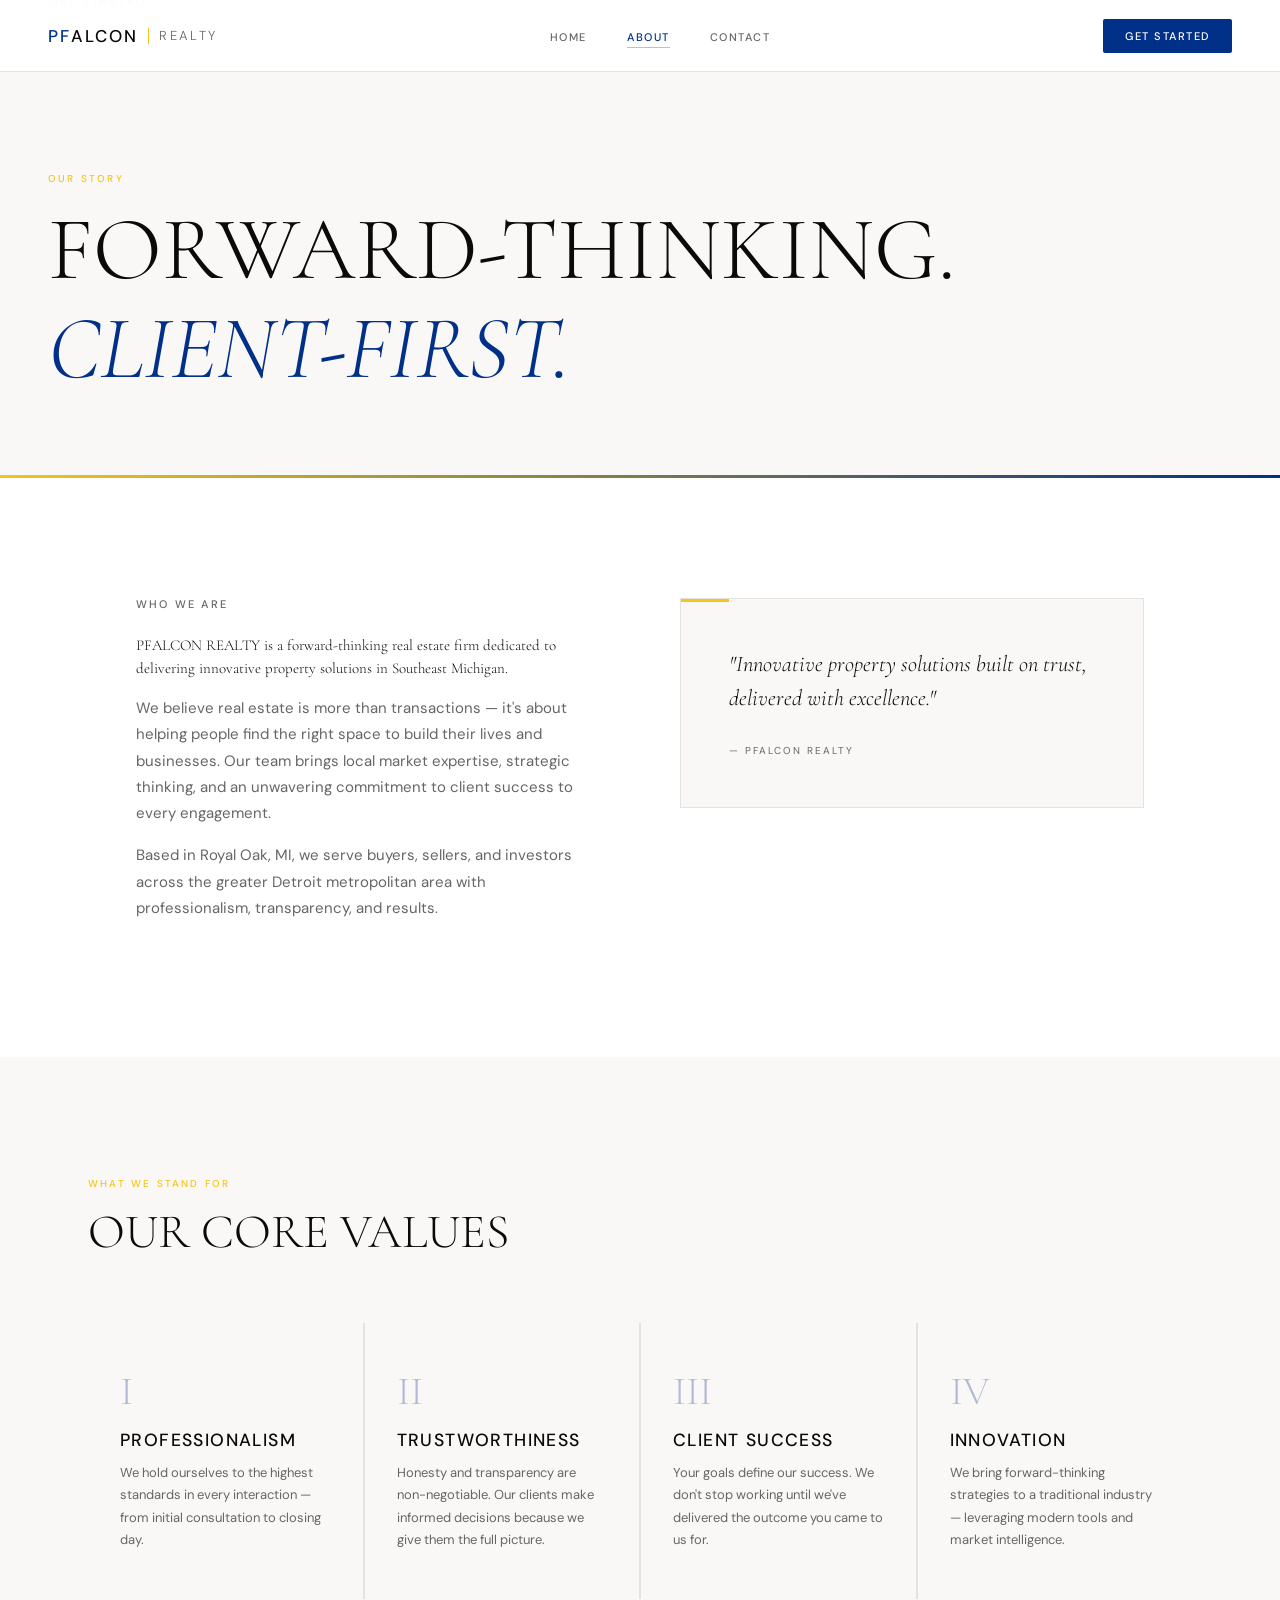
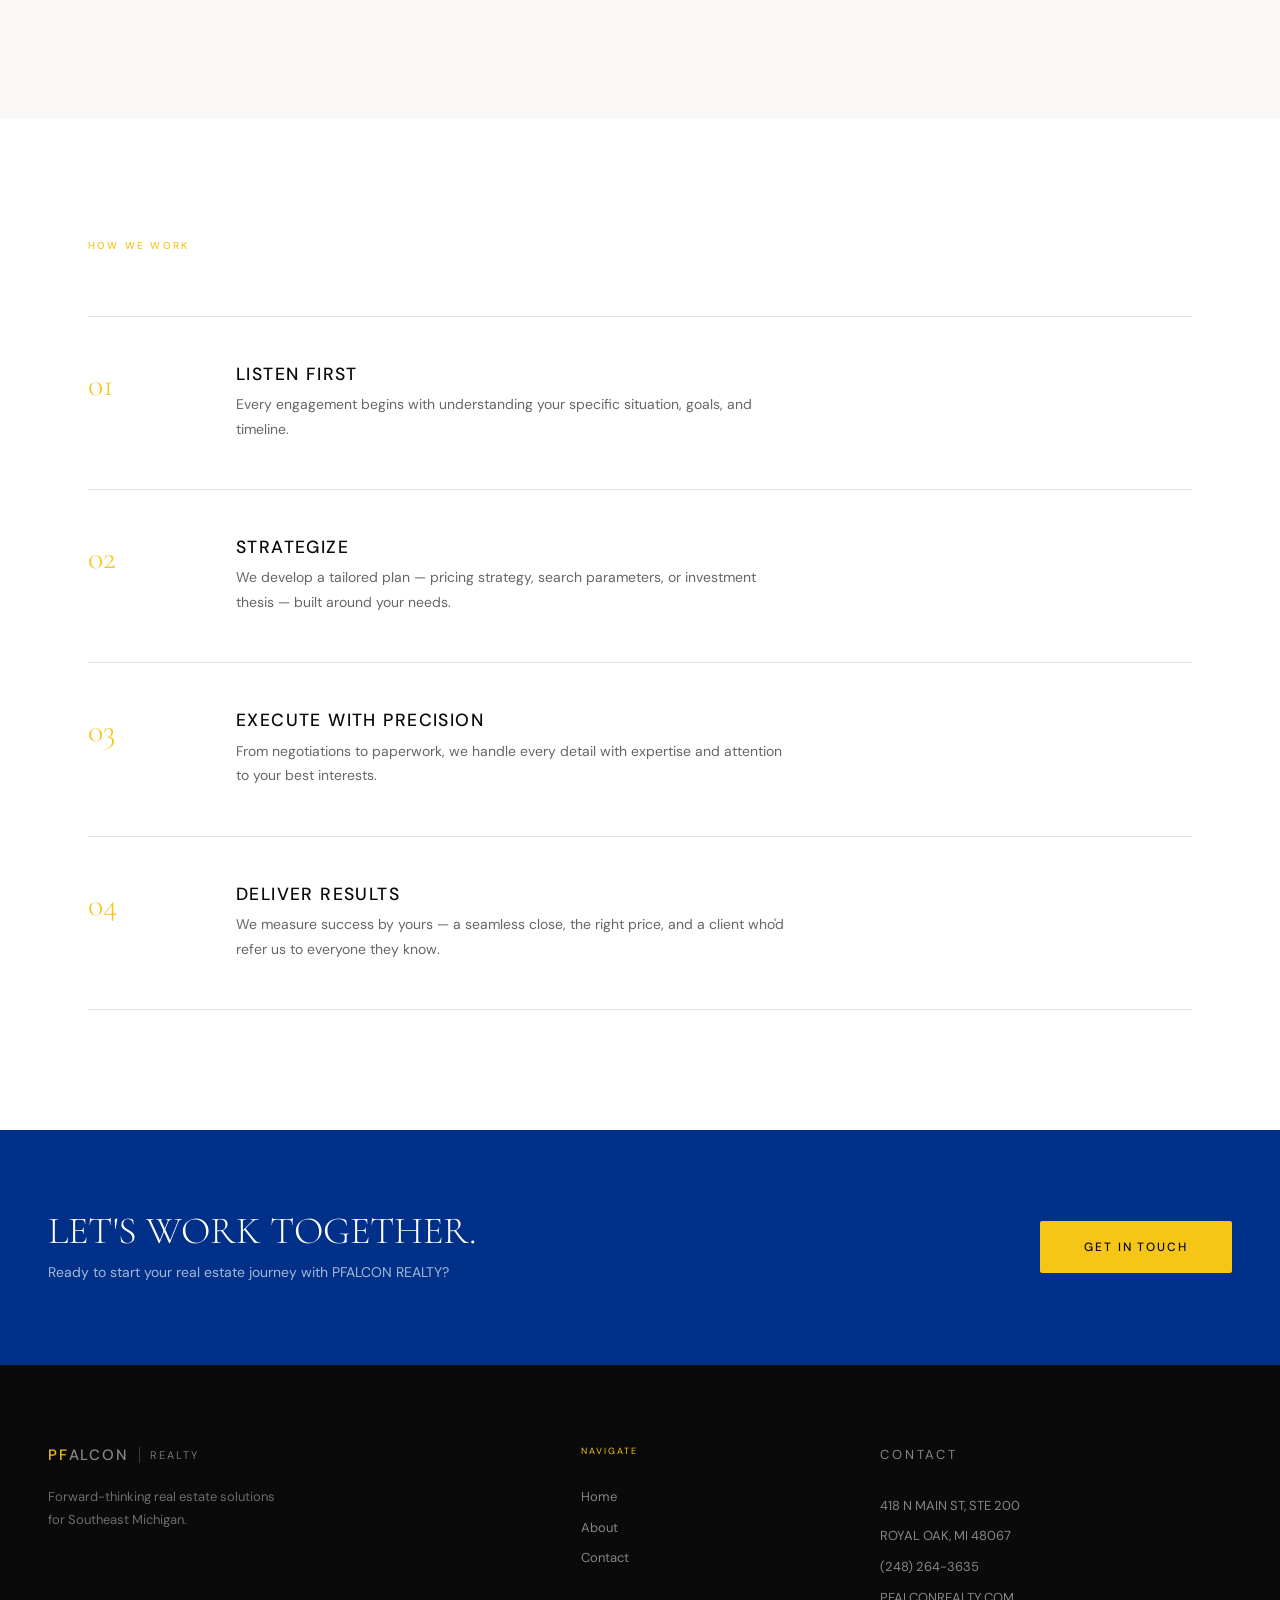
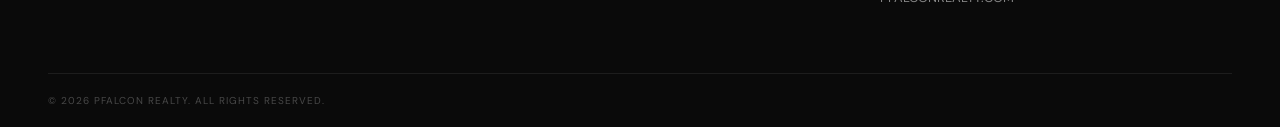
==== about.html @ b70e57a1 "Initial commit - PFALCON REALTY site" ====
<!DOCTYPE html>
<html lang="en">
<head>
<meta charset="UTF-8">
<meta name="viewport" content="width=device-width, initial-scale=1.0">
<title>ABOUT — PFALCON REALTY</title>
<link rel="preconnect" href="https://fonts.googleapis.com">
<link href="https://fonts.googleapis.com/css2?family=Cormorant+Garamond:wght@300;400;600&family=DM+Sans:wght@300;400;500&display=swap" rel="stylesheet">
<link rel="stylesheet" href="css/style.css">
</head>
<body>

<!-- NAV -->
<nav class="nav">
  <a href="index.html" class="wordmark">
    <span class="wm-pf">PF</span><span class="wm-alcon">ALCON</span>
    <span class="wm-divider"></span>
    <span class="wm-realty">REALTY</span>
  </a>
  <ul class="nav-links">
    <li><a href="index.html">HOME</a></li>
    <li><a href="about.html" class="active">ABOUT</a></li>
    <li><a href="contact.html">CONTACT</a></li>
  </ul>
  <a href="contact.html" class="nav-cta">GET STARTED</a>
  <button class="nav-toggle" aria-label="menu">
    <span></span><span></span>
  </button>
</nav>

<div class="mobile-menu">
  <ul>
    <li><a href="index.html">HOME</a></li>
    <li><a href="about.html">ABOUT</a></li>
    <li><a href="contact.html">CONTACT</a></li>
    <li><a href="contact.html" class="mobile-cta">GET STARTED</a></li>
  </ul>
</div>

<!-- PAGE HERO -->
<section class="page-hero">
  <div class="page-hero-content reveal">
    <span class="section-tag">OUR STORY</span>
    <h1>FORWARD-THINKING.<br><span class="headline-accent">CLIENT-FIRST.</span></h1>
  </div>
  <div class="page-hero-line"></div>
</section>

<!-- MISSION -->
<section class="mission">
  <div class="container">
    <div class="mission-grid">
      <div class="mission-text reveal">
        <h2>WHO WE ARE</h2>
        <p class="mission-lead">PFALCON REALTY is a forward-thinking real estate firm dedicated to delivering innovative property solutions in Southeast Michigan.</p>
        <p>We believe real estate is more than transactions — it's about helping people find the right space to build their lives and businesses. Our team brings local market expertise, strategic thinking, and an unwavering commitment to client success to every engagement.</p>
        <p>Based in Royal Oak, MI, we serve buyers, sellers, and investors across the greater Detroit metropolitan area with professionalism, transparency, and results.</p>
      </div>
      <div class="mission-visual reveal reveal-delay-1">
        <div class="mission-accent-block">
          <div class="mab-line"></div>
          <blockquote>
            "Innovative property solutions built on trust, delivered with excellence."
          </blockquote>
          <cite>— PFALCON REALTY</cite>
        </div>
      </div>
    </div>
  </div>
</section>

<!-- VALUES -->
<section class="values-section">
  <div class="container">
    <div class="section-header reveal">
      <span class="section-tag">WHAT WE STAND FOR</span>
      <h2>OUR CORE VALUES</h2>
    </div>
    <div class="values-grid">
      <div class="value-item reveal">
        <div class="vi-num">I</div>
        <h3>PROFESSIONALISM</h3>
        <p>We hold ourselves to the highest standards in every interaction — from initial consultation to closing day.</p>
      </div>
      <div class="value-item reveal reveal-delay-1">
        <div class="vi-num">II</div>
        <h3>TRUSTWORTHINESS</h3>
        <p>Honesty and transparency are non-negotiable. Our clients make informed decisions because we give them the full picture.</p>
      </div>
      <div class="value-item reveal reveal-delay-2">
        <div class="vi-num">III</div>
        <h3>CLIENT SUCCESS</h3>
        <p>Your goals define our success. We don't stop working until we've delivered the outcome you came to us for.</p>
      </div>
      <div class="value-item reveal reveal-delay-3">
        <div class="vi-num">IV</div>
        <h3>INNOVATION</h3>
        <p>We bring forward-thinking strategies to a traditional industry — leveraging modern tools and market intelligence.</p>
      </div>
    </div>
  </div>
</section>

<!-- APPROACH -->
<section class="approach">
  <div class="approach-inner">
    <div class="approach-label reveal">
      <span class="section-tag">HOW WE WORK</span>
    </div>
    <div class="approach-steps">
      <div class="approach-step reveal">
        <div class="as-num">01</div>
        <div class="as-content">
          <h3>LISTEN FIRST</h3>
          <p>Every engagement begins with understanding your specific situation, goals, and timeline.</p>
        </div>
      </div>
      <div class="approach-step reveal reveal-delay-1">
        <div class="as-num">02</div>
        <div class="as-content">
          <h3>STRATEGIZE</h3>
          <p>We develop a tailored plan — pricing strategy, search parameters, or investment thesis — built around your needs.</p>
        </div>
      </div>
      <div class="approach-step reveal reveal-delay-2">
        <div class="as-num">03</div>
        <div class="as-content">
          <h3>EXECUTE WITH PRECISION</h3>
          <p>From negotiations to paperwork, we handle every detail with expertise and attention to your best interests.</p>
        </div>
      </div>
      <div class="approach-step reveal reveal-delay-3">
        <div class="as-num">04</div>
        <div class="as-content">
          <h3>DELIVER RESULTS</h3>
          <p>We measure success by yours — a seamless close, the right price, and a client who'd refer us to everyone they know.</p>
        </div>
      </div>
    </div>
  </div>
</section>

<!-- CTA STRIP -->
<section class="cta-strip reveal">
  <div class="cta-strip-inner">
    <div class="cta-strip-text">
      <h2>LET'S WORK TOGETHER.</h2>
      <p>Ready to start your real estate journey with PFALCON REALTY?</p>
    </div>
    <a href="contact.html" class="btn-primary btn-large">GET IN TOUCH</a>
  </div>
</section>

<!-- FOOTER -->
<footer class="footer">
  <div class="footer-inner">
    <div class="footer-brand">
      <div class="wordmark wordmark-sm">
        <span class="wm-pf">PF</span><span class="wm-alcon">ALCON</span>
        <span class="wm-divider"></span>
        <span class="wm-realty">REALTY</span>
      </div>
      <p>Forward-thinking real estate solutions<br>for Southeast Michigan.</p>
    </div>
    <div class="footer-links">
      <span class="footer-label">NAVIGATE</span>
      <a href="index.html">Home</a>
      <a href="about.html">About</a>
      <a href="contact.html">Contact</a>
    </div>
    <div class="footer-contact">
      <span class="footer-label">CONTACT</span>
      <span>418 N MAIN ST, STE 200</span>
      <span>ROYAL OAK, MI 48067</span>
      <a href="tel:2482643635">(248) 264-3635</a>
      <a href="http://www.pfalconrealty.com">PFALCONREALTY.COM</a>
    </div>
  </div>
  <div class="footer-bottom">
    <span>© 2026 PFALCON REALTY. ALL RIGHTS RESERVED.</span>
  </div>
</footer>

<script src="js/main.js"></script>
</body>
</html>
---- css/style.css ----
/* ── PFALCON REALTY — Global Styles ──────────────────────────────────────── */

:root {
  --maize: #F5C518;
  --maize-light: #FDE87A;
  --blue: #003087;
  --blue-mid: #0047AB;
  --silver: #C0C0C0;
  --white: #FFFFFF;
  --off-white: #F9F8F6;
  --dark: #0A0A0A;
  --dark-mid: #1A1A1A;
  --text: #2C2C2C;
  --text-mid: #666666;
  --border: #E5E3DF;

  --font-display: 'Cormorant Garamond', Georgia, serif;
  --font-body: 'DM Sans', sans-serif;

  --nav-h: 72px;
  --max-w: 1200px;
  --radius: 2px;
  --transition: 0.3s cubic-bezier(0.4, 0, 0.2, 1);
}

*, *::before, *::after { box-sizing: border-box; margin: 0; padding: 0; }

html { scroll-behavior: smooth; }

body {
  font-family: var(--font-body);
  color: var(--text);
  background: var(--white);
  -webkit-font-smoothing: antialiased;
  overflow-x: hidden;
}

img { max-width: 100%; display: block; }
a { text-decoration: none; color: inherit; }

/* ── WORDMARK ──────────────────────────────────────────────────────────────── */
.wordmark {
  display: flex;
  align-items: center;
  gap: 0;
  font-family: var(--font-body);
  font-weight: 500;
  font-size: 17px;
  letter-spacing: 0.12em;
  color: var(--dark);
  text-decoration: none;
}

.wm-pf { color: var(--blue); font-weight: 500; }
.wm-alcon { color: var(--dark); }

.wm-divider {
  display: inline-block;
  width: 1px;
  height: 16px;
  background: var(--maize);
  margin: 0 10px;
}

.wm-realty {
  color: var(--text-mid);
  font-size: 13px;
  letter-spacing: 0.18em;
  font-weight: 300;
}

.wordmark-sm { font-size: 15px; }
.wordmark-sm .wm-realty { font-size: 11px; }

/* ── NAV ───────────────────────────────────────────────────────────────────── */
.nav {
  position: fixed;
  top: 0; left: 0; right: 0;
  height: var(--nav-h);
  display: flex;
  align-items: center;
  justify-content: space-between;
  padding: 0 48px;
  background: rgba(255,255,255,0.96);
  backdrop-filter: blur(12px);
  border-bottom: 1px solid var(--border);
  z-index: 100;
  transition: var(--transition);
}

.nav.scrolled {
  box-shadow: 0 2px 24px rgba(0,0,0,0.06);
}

.nav-links {
  display: flex;
  list-style: none;
  gap: 40px;
}

.nav-links a {
  font-family: var(--font-body);
  font-size: 11px;
  font-weight: 500;
  letter-spacing: 0.14em;
  color: var(--text-mid);
  transition: color var(--transition);
  position: relative;
  padding-bottom: 2px;
}

.nav-links a::after {
  content: '';
  position: absolute;
  bottom: -2px; left: 0;
  width: 0; height: 1.5px;
  background: var(--maize);
  transition: width var(--transition);
}

.nav-links a:hover,
.nav-links a.active {
  color: var(--blue);
}

.nav-links a.active::after,
.nav-links a:hover::after { width: 100%; }

.nav-cta {
  font-family: var(--font-body);
  font-size: 11px;
  font-weight: 500;
  letter-spacing: 0.14em;
  color: var(--white);
  background: var(--blue);
  padding: 10px 22px;
  border-radius: var(--radius);
  transition: background var(--transition), transform var(--transition);
}

.nav-cta:hover {
  background: var(--blue-mid);
  transform: translateY(-1px);
}

.nav-toggle {
  display: none;
  flex-direction: column;
  gap: 5px;
  background: none;
  border: none;
  cursor: pointer;
  padding: 4px;
}

.nav-toggle span {
  display: block;
  width: 22px;
  height: 1.5px;
  background: var(--dark);
  transition: var(--transition);
}

/* ── MOBILE MENU ──────────────────────────────────────────────────────────── */
.mobile-menu {
  position: fixed;
  top: var(--nav-h);
  left: 0; right: 0;
  background: var(--white);
  border-bottom: 1px solid var(--border);
  padding: 24px 48px;
  z-index: 99;
  transform: translateY(-110%);
  transition: transform var(--transition);
}

.mobile-menu.open { transform: translateY(0); }

.mobile-menu ul { list-style: none; }

.mobile-menu li { 
  padding: 12px 0;
  border-bottom: 1px solid var(--border);
}

.mobile-menu a {
  font-family: var(--font-body);
  font-size: 13px;
  font-weight: 500;
  letter-spacing: 0.12em;
  color: var(--text);
}

.mobile-cta {
  color: var(--blue) !important;
}

/* ── BUTTONS ──────────────────────────────────────────────────────────────── */
.btn-primary {
  display: inline-block;
  font-family: var(--font-body);
  font-size: 11px;
  font-weight: 500;
  letter-spacing: 0.16em;
  color: var(--white);
  background: var(--blue);
  padding: 14px 32px;
  border-radius: var(--radius);
  transition: background var(--transition), transform var(--transition), box-shadow var(--transition);
  border: none;
  cursor: pointer;
}

.btn-primary:hover {
  background: var(--blue-mid);
  transform: translateY(-2px);
  box-shadow: 0 8px 24px rgba(0,48,135,0.25);
}

.btn-ghost {
  display: inline-block;
  font-family: var(--font-body);
  font-size: 11px;
  font-weight: 500;
  letter-spacing: 0.16em;
  color: var(--blue);
  padding: 14px 0;
  border-bottom: 1.5px solid var(--maize);
  transition: color var(--transition);
}

.btn-ghost:hover { color: var(--blue-mid); }

.btn-large { padding: 18px 44px; font-size: 12px; }
.btn-full { width: 100%; text-align: center; }

/* ── TYPOGRAPHY UTILITIES ─────────────────────────────────────────────────── */
.section-tag {
  display: block;
  font-family: var(--font-body);
  font-size: 10px;
  font-weight: 500;
  letter-spacing: 0.22em;
  color: var(--maize);
  margin-bottom: 16px;
}

h1, h2, h3 {
  font-family: var(--font-display);
  font-weight: 300;
  line-height: 1.1;
}

h2 {
  font-size: clamp(2rem, 4vw, 3rem);
  margin-bottom: 24px;
}

h3 {
  font-size: 1.1rem;
  font-family: var(--font-body);
  font-weight: 500;
  letter-spacing: 0.08em;
  margin-bottom: 12px;
}

p {
  font-size: 15px;
  line-height: 1.75;
  color: var(--text-mid);
}

.container {
  max-width: var(--max-w);
  margin: 0 auto;
  padding: 0 48px;
}

/* ── REVEAL ANIMATIONS ────────────────────────────────────────────────────── */
.reveal {
  opacity: 0;
  transform: translateY(24px);
  transition: opacity 0.7s ease, transform 0.7s ease;
}

.reveal.visible {
  opacity: 1;
  transform: translateY(0);
}

.reveal-delay-1 { transition-delay: 0.12s; }
.reveal-delay-2 { transition-delay: 0.24s; }
.reveal-delay-3 { transition-delay: 0.36s; }
.reveal-delay-4 { transition-delay: 0.48s; }

/* ── SECTION HEADERS ──────────────────────────────────────────────────────── */
.section-header {
  margin-bottom: 64px;
}

.section-header h2 { color: var(--dark); }

/* ── HERO ─────────────────────────────────────────────────────────────────── */
.hero {
  min-height: 100vh;
  display: flex;
  flex-direction: column;
  justify-content: center;
  padding: calc(var(--nav-h) + 80px) 48px 0;
  position: relative;
  overflow: hidden;
  background: var(--off-white);
}

.hero-bg {
  position: absolute;
  inset: 0;
  pointer-events: none;
}

.hero-grid {
  position: absolute;
  inset: 0;
  background-image:
    linear-gradient(rgba(0,48,135,0.04) 1px, transparent 1px),
    linear-gradient(90deg, rgba(0,48,135,0.04) 1px, transparent 1px);
  background-size: 64px 64px;
  mask-image: radial-gradient(ellipse 80% 80% at 50% 50%, black, transparent);
}

.hero-content {
  max-width: var(--max-w);
  margin: 0 auto;
  width: 100%;
  padding-bottom: 120px;
}

.hero-eyebrow {
  font-family: var(--font-body);
  font-size: 10px;
  font-weight: 500;
  letter-spacing: 0.28em;
  color: var(--maize);
  margin-bottom: 28px;
  display: block;
}

.hero-headline {
  font-family: var(--font-display);
  font-size: clamp(4rem, 10vw, 8rem);
  font-weight: 300;
  line-height: 0.95;
  color: var(--dark);
  margin-bottom: 36px;
  letter-spacing: -0.01em;
}

.headline-accent {
  color: var(--blue);
  font-style: italic;
}

.hero-sub {
  font-size: 15px;
  line-height: 1.75;
  color: var(--text-mid);
  max-width: 480px;
  margin-bottom: 48px;
}

.hero-actions {
  display: flex;
  align-items: center;
  gap: 40px;
}

.hero-stat-bar {
  position: absolute;
  bottom: 0; left: 0; right: 0;
  display: flex;
  align-items: center;
  justify-content: center;
  gap: 0;
  background: var(--blue);
  padding: 20px 48px;
}

.stat {
  display: flex;
  flex-direction: column;
  align-items: center;
  padding: 0 48px;
}

.stat-num {
  font-family: var(--font-display);
  font-size: 1.6rem;
  font-weight: 600;
  color: var(--maize);
  line-height: 1;
}

.stat-label {
  font-family: var(--font-body);
  font-size: 9px;
  letter-spacing: 0.2em;
  color: rgba(255,255,255,0.6);
  margin-top: 4px;
}

.stat-divider {
  width: 1px;
  height: 40px;
  background: rgba(255,255,255,0.15);
}

/* ── SERVICES ─────────────────────────────────────────────────────────────── */
.services {
  padding: 120px 0;
  background: var(--white);
}

.services-grid {
  display: grid;
  grid-template-columns: repeat(3, 1fr);
  gap: 2px;
  background: var(--border);
}

.service-card {
  background: var(--white);
  padding: 56px 40px;
  position: relative;
  transition: background var(--transition);
}

.service-card:hover {
  background: var(--off-white);
}

.service-num {
  font-family: var(--font-display);
  font-size: 3.5rem;
  font-weight: 300;
  color: var(--maize);
  line-height: 1;
  margin-bottom: 24px;
  opacity: 0.6;
}

.service-card h3 {
  color: var(--dark);
  margin-bottom: 16px;
  font-size: 13px;
  letter-spacing: 0.1em;
}

.service-card p {
  font-size: 14px;
  line-height: 1.7;
}

.service-line {
  position: absolute;
  bottom: 0; left: 40px;
  width: 0; height: 2px;
  background: var(--maize);
  transition: width 0.5s ease;
}

.service-card:hover .service-line { width: calc(100% - 80px); }

/* ── VALUE SECTION ────────────────────────────────────────────────────────── */
.value {
  background: var(--off-white);
  padding: 120px 0;
}

.value-inner {
  max-width: var(--max-w);
  margin: 0 auto;
  padding: 0 48px;
  display: grid;
  grid-template-columns: 1fr 1fr;
  gap: 80px;
  align-items: center;
}

.value-text h2 { color: var(--dark); }
.value-text p { max-width: 440px; }

.value-visual {
  display: flex;
  flex-direction: column;
  gap: 16px;
}

.value-card {
  background: var(--white);
  border: 1px solid var(--border);
  border-radius: var(--radius);
  padding: 28px 32px;
  position: relative;
  overflow: hidden;
  transition: transform var(--transition), box-shadow var(--transition);
}

.value-card:hover {
  transform: translateX(8px);
  box-shadow: -4px 0 0 var(--maize), 0 4px 24px rgba(0,0,0,0.06);
}

.value-card.offset { margin-left: 32px; }

.vc-accent {
  position: absolute;
  left: 0; top: 0; bottom: 0;
  width: 3px;
  background: var(--maize);
}

.vc-content { padding-left: 8px; }

.vc-icon {
  font-size: 1.2rem;
  color: var(--blue);
  margin-bottom: 8px;
}

.value-card h4 {
  font-family: var(--font-body);
  font-size: 12px;
  font-weight: 500;
  letter-spacing: 0.1em;
  color: var(--dark);
  margin-bottom: 6px;
}

.value-card p { font-size: 13px; }

/* ── CTA STRIP ────────────────────────────────────────────────────────────── */
.cta-strip {
  background: var(--blue);
  padding: 80px 48px;
}

.cta-strip-inner {
  max-width: var(--max-w);
  margin: 0 auto;
  display: flex;
  align-items: center;
  justify-content: space-between;
  gap: 40px;
}

.cta-strip-text h2 {
  color: var(--white);
  font-size: clamp(1.5rem, 3vw, 2.4rem);
  margin-bottom: 8px;
}

.cta-strip-text p {
  color: rgba(255,255,255,0.65);
  font-size: 14px;
}

.cta-strip .btn-primary {
  background: var(--maize);
  color: var(--dark);
  white-space: nowrap;
}

.cta-strip .btn-primary:hover {
  background: var(--maize-light);
  box-shadow: 0 8px 24px rgba(245,197,24,0.35);
}

/* ── FOOTER ───────────────────────────────────────────────────────────────── */
.footer {
  background: var(--dark);
  padding: 80px 48px 0;
}

.footer-inner {
  max-width: var(--max-w);
  margin: 0 auto;
  display: grid;
  grid-template-columns: 2fr 1fr 1.5fr;
  gap: 64px;
  padding-bottom: 64px;
  border-bottom: 1px solid rgba(255,255,255,0.08);
}

.footer-brand .wordmark { margin-bottom: 20px; }
.footer-brand .wm-alcon,
.footer-brand .wm-realty { color: rgba(255,255,255,0.5); }
.footer-brand .wm-pf { color: var(--maize); }
.footer-brand .wm-divider { background: rgba(255,255,255,0.2); }
.footer-brand p { font-size: 13px; color: rgba(255,255,255,0.4); line-height: 1.8; }

.footer-label {
  display: block;
  font-size: 9px;
  letter-spacing: 0.22em;
  color: var(--maize);
  margin-bottom: 20px;
}

.footer-links,
.footer-contact {
  display: flex;
  flex-direction: column;
  gap: 10px;
}

.footer-links a,
.footer-contact a,
.footer-contact span {
  font-size: 13px;
  color: rgba(255,255,255,0.5);
  transition: color var(--transition);
  line-height: 1.6;
}

.footer-links a:hover,
.footer-contact a:hover { color: var(--white); }

.footer-bottom {
  max-width: var(--max-w);
  margin: 0 auto;
  padding: 20px 0;
  display: flex;
  justify-content: space-between;
}

.footer-bottom span {
  font-size: 10px;
  letter-spacing: 0.1em;
  color: rgba(255,255,255,0.25);
}

/* ── PAGE HERO ────────────────────────────────────────────────────────────── */
.page-hero {
  padding: calc(var(--nav-h) + 100px) 48px 80px;
  background: var(--off-white);
  position: relative;
  overflow: hidden;
  max-width: 100%;
}

.page-hero-content {
  max-width: var(--max-w);
  margin: 0 auto;
}

.page-hero h1 {
  font-size: clamp(3rem, 7vw, 6rem);
  font-weight: 300;
  color: var(--dark);
  margin-top: 16px;
}

.page-hero-line {
  position: absolute;
  bottom: 0; left: 0; right: 0;
  height: 3px;
  background: linear-gradient(90deg, var(--maize) 0%, var(--blue) 100%);
}

/* ── ABOUT PAGE ───────────────────────────────────────────────────────────── */
.mission {
  padding: 120px 0;
  background: var(--white);
}

.mission-grid {
  max-width: var(--max-w);
  margin: 0 auto;
  padding: 0 48px;
  display: grid;
  grid-template-columns: 1fr 1fr;
  gap: 80px;
  align-items: start;
}

.mission-text h2 {
  font-family: var(--font-body);
  font-size: 11px;
  font-weight: 500;
  letter-spacing: 0.2em;
  color: var(--text-mid);
  margin-bottom: 24px;
}

.mission-lead {
  font-family: var(--font-display);
  font-size: 1.5rem;
  line-height: 1.5;
  color: var(--dark);
  font-weight: 300;
  margin-bottom: 24px;
}

.mission-text p {
  margin-bottom: 16px;
  font-size: 15px;
}

.mission-accent-block {
  background: var(--off-white);
  border: 1px solid var(--border);
  padding: 48px;
  position: relative;
}

.mab-line {
  position: absolute;
  top: 0; left: 0;
  width: 48px; height: 3px;
  background: var(--maize);
}

.mission-accent-block blockquote {
  font-family: var(--font-display);
  font-size: 1.4rem;
  font-weight: 300;
  line-height: 1.5;
  color: var(--dark);
  font-style: italic;
  margin-bottom: 24px;
}

.mission-accent-block cite {
  font-size: 10px;
  letter-spacing: 0.2em;
  color: var(--text-mid);
  font-style: normal;
}

.values-section {
  padding: 120px 0;
  background: var(--off-white);
}

.values-grid {
  display: grid;
  grid-template-columns: repeat(4, 1fr);
  gap: 2px;
  background: var(--border);
}

.value-item {
  background: var(--off-white);
  padding: 48px 32px;
  transition: background var(--transition);
}

.value-item:hover { background: var(--white); }

.vi-num {
  font-family: var(--font-display);
  font-size: 2.5rem;
  font-weight: 300;
  color: var(--blue);
  opacity: 0.3;
  margin-bottom: 20px;
  line-height: 1;
}

.value-item h3 { color: var(--dark); margin-bottom: 12px; }
.value-item p { font-size: 13px; line-height: 1.7; }

.approach {
  padding: 120px 0;
  background: var(--white);
}

.approach-inner {
  max-width: var(--max-w);
  margin: 0 auto;
  padding: 0 48px;
}

.approach-label { margin-bottom: 64px; }

.approach-steps {
  display: flex;
  flex-direction: column;
  gap: 0;
  border-top: 1px solid var(--border);
}

.approach-step {
  display: grid;
  grid-template-columns: 100px 1fr;
  gap: 48px;
  padding: 48px 0;
  border-bottom: 1px solid var(--border);
  align-items: start;
  transition: background var(--transition);
}

.approach-step:hover { padding-left: 16px; }

.as-num {
  font-family: var(--font-display);
  font-size: 2rem;
  font-weight: 300;
  color: var(--maize);
  line-height: 1;
  padding-top: 4px;
}

.as-content h3 { color: var(--dark); margin-bottom: 8px; }
.as-content p { font-size: 14px; max-width: 560px; }

/* ── CONTACT PAGE ─────────────────────────────────────────────────────────── */
.contact-section {
  padding: 80px 0 120px;
  background: var(--white);
}

.contact-grid {
  max-width: var(--max-w);
  margin: 0 auto;
  padding: 0 48px;
  display: grid;
  grid-template-columns: 1fr 1.4fr;
  gap: 80px;
  align-items: start;
}

.contact-info h2 {
  font-family: var(--font-body);
  font-size: 13px;
  font-weight: 500;
  letter-spacing: 0.14em;
  color: var(--dark);
  margin-bottom: 20px;
}

.contact-info > p {
  font-size: 15px;
  line-height: 1.75;
  margin-bottom: 48px;
}

.contact-details {
  display: flex;
  flex-direction: column;
  gap: 32px;
  margin-bottom: 48px;
}

.cd-item {
  display: flex;
  flex-direction: column;
  gap: 6px;
  padding-bottom: 32px;
  border-bottom: 1px solid var(--border);
}

.cd-item:last-child { border-bottom: none; }

.cd-label {
  font-size: 9px;
  letter-spacing: 0.22em;
  color: var(--maize);
}

.cd-value {
  font-size: 15px;
  color: var(--text);
  line-height: 1.6;
}

.cd-link {
  transition: color var(--transition);
}

.cd-link:hover { color: var(--blue); }

.contact-availability {
  display: flex;
  align-items: center;
  gap: 10px;
  font-size: 11px;
  letter-spacing: 0.1em;
  color: var(--text-mid);
}

.ca-dot {
  width: 7px; height: 7px;
  border-radius: 50%;
  background: #22c55e;
  flex-shrink: 0;
  animation: pulse-dot 2s ease-in-out infinite;
}

@keyframes pulse-dot {
  0%, 100% { opacity: 1; transform: scale(1); }
  50% { opacity: 0.5; transform: scale(0.8); }
}

/* ── CONTACT FORM ─────────────────────────────────────────────────────────── */
.contact-form {
  display: flex;
  flex-direction: column;
  gap: 24px;
}

.form-row {
  display: grid;
  grid-template-columns: 1fr 1fr;
  gap: 16px;
}

.form-group {
  display: flex;
  flex-direction: column;
  gap: 8px;
}

.form-group label {
  font-size: 9px;
  font-weight: 500;
  letter-spacing: 0.22em;
  color: var(--text-mid);
}

.form-group input,
.form-group select,
.form-group textarea {
  font-family: var(--font-body);
  font-size: 14px;
  color: var(--text);
  background: var(--off-white);
  border: 1px solid var(--border);
  border-radius: var(--radius);
  padding: 14px 16px;
  outline: none;
  transition: border-color var(--transition), box-shadow var(--transition);
  width: 100%;
  -webkit-appearance: none;
}

.form-group input::placeholder,
.form-group textarea::placeholder {
  color: var(--silver);
}

.form-group input:focus,
.form-group select:focus,
.form-group textarea:focus {
  border-color: var(--blue);
  box-shadow: 0 0 0 3px rgba(0,48,135,0.08);
}

.form-group textarea { resize: vertical; min-height: 120px; }

.form-success {
  display: none;
  font-size: 11px;
  letter-spacing: 0.12em;
  color: #22c55e;
  text-align: center;
  padding: 16px;
  background: rgba(34,197,94,0.06);
  border: 1px solid rgba(34,197,94,0.2);
  border-radius: var(--radius);
}

.form-success.visible { display: block; }

/* ── RESPONSIVE ───────────────────────────────────────────────────────────── */
@media (max-width: 1024px) {
  .nav { padding: 0 32px; }
  .hero { padding-left: 32px; padding-right: 32px; }
  .services-grid { grid-template-columns: 1fr; }
  .value-inner { grid-template-columns: 1fr; gap: 48px; }
  .footer-inner { grid-template-columns: 1fr 1fr; gap: 40px; }
  .values-grid { grid-template-columns: repeat(2, 1fr); }
  .mission-grid { grid-template-columns: 1fr; }
  .contact-grid { grid-template-columns: 1fr; }
}

@media (max-width: 768px) {
  :root { --nav-h: 60px; }

  .nav { padding: 0 24px; }
  .nav-links, .nav-cta { display: none; }
  .nav-toggle { display: flex; }

  .hero {
    padding: calc(var(--nav-h) + 60px) 24px 120px;
  }

  .hero-stat-bar {
    flex-direction: column;
    gap: 16px;
    padding: 32px 24px;
  }

  .stat-divider { width: 40px; height: 1px; }

  .hero-actions { flex-direction: column; align-items: flex-start; gap: 20px; }

  .container { padding: 0 24px; }
  .services { padding: 80px 0; }
  .value { padding: 80px 0; }
  .value-inner { padding: 0 24px; }
  .approach-inner { padding: 0 24px; }
  .approach-step { grid-template-columns: 60px 1fr; gap: 24px; }
  .values-grid { grid-template-columns: 1fr; }
  .mission-grid { padding: 0 24px; }

  .cta-strip { padding: 60px 24px; }
  .cta-strip-inner { flex-direction: column; text-align: center; }

  .footer { padding: 60px 24px 0; }
  .footer-inner { grid-template-columns: 1fr; gap: 40px; }

  .page-hero { padding: calc(var(--nav-h) + 60px) 24px 60px; }

  .contact-grid { padding: 0 24px; }
  .form-row { grid-template-columns: 1fr; }

  .mobile-menu { padding: 24px; }
}
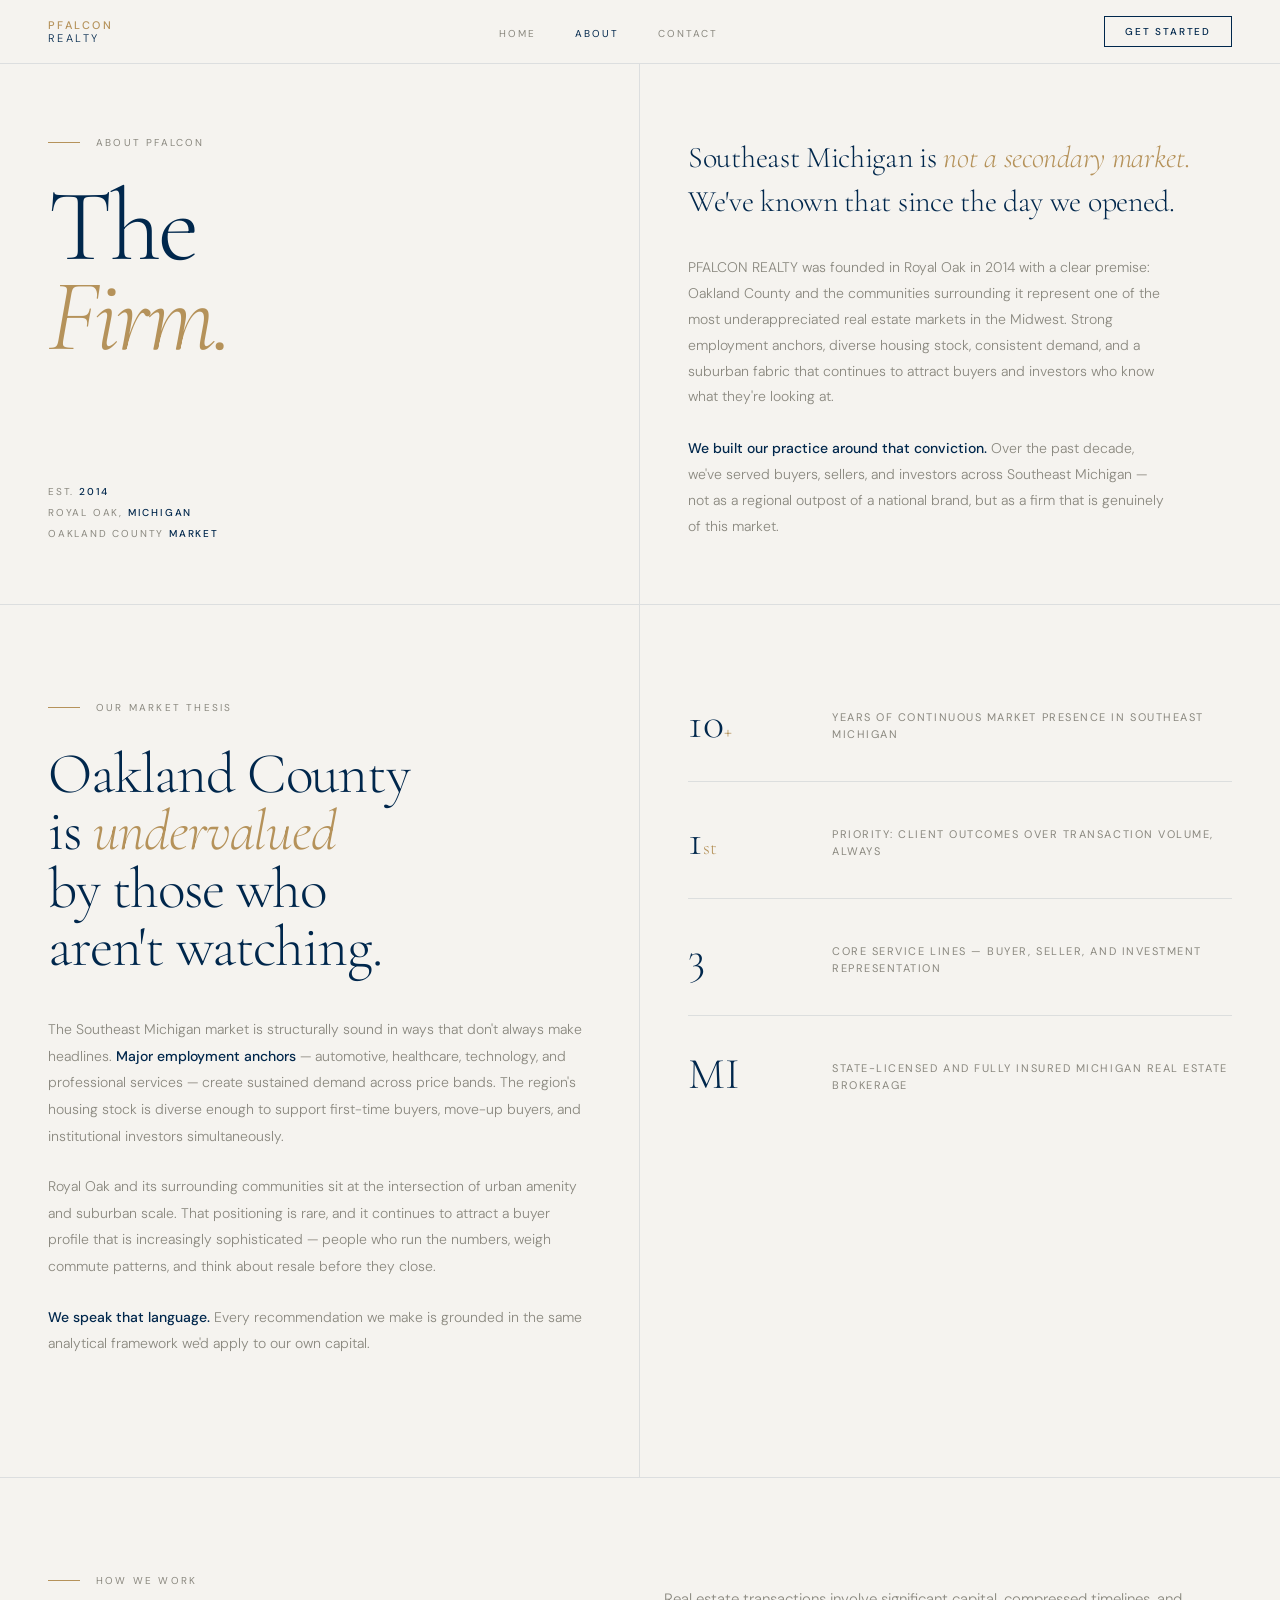
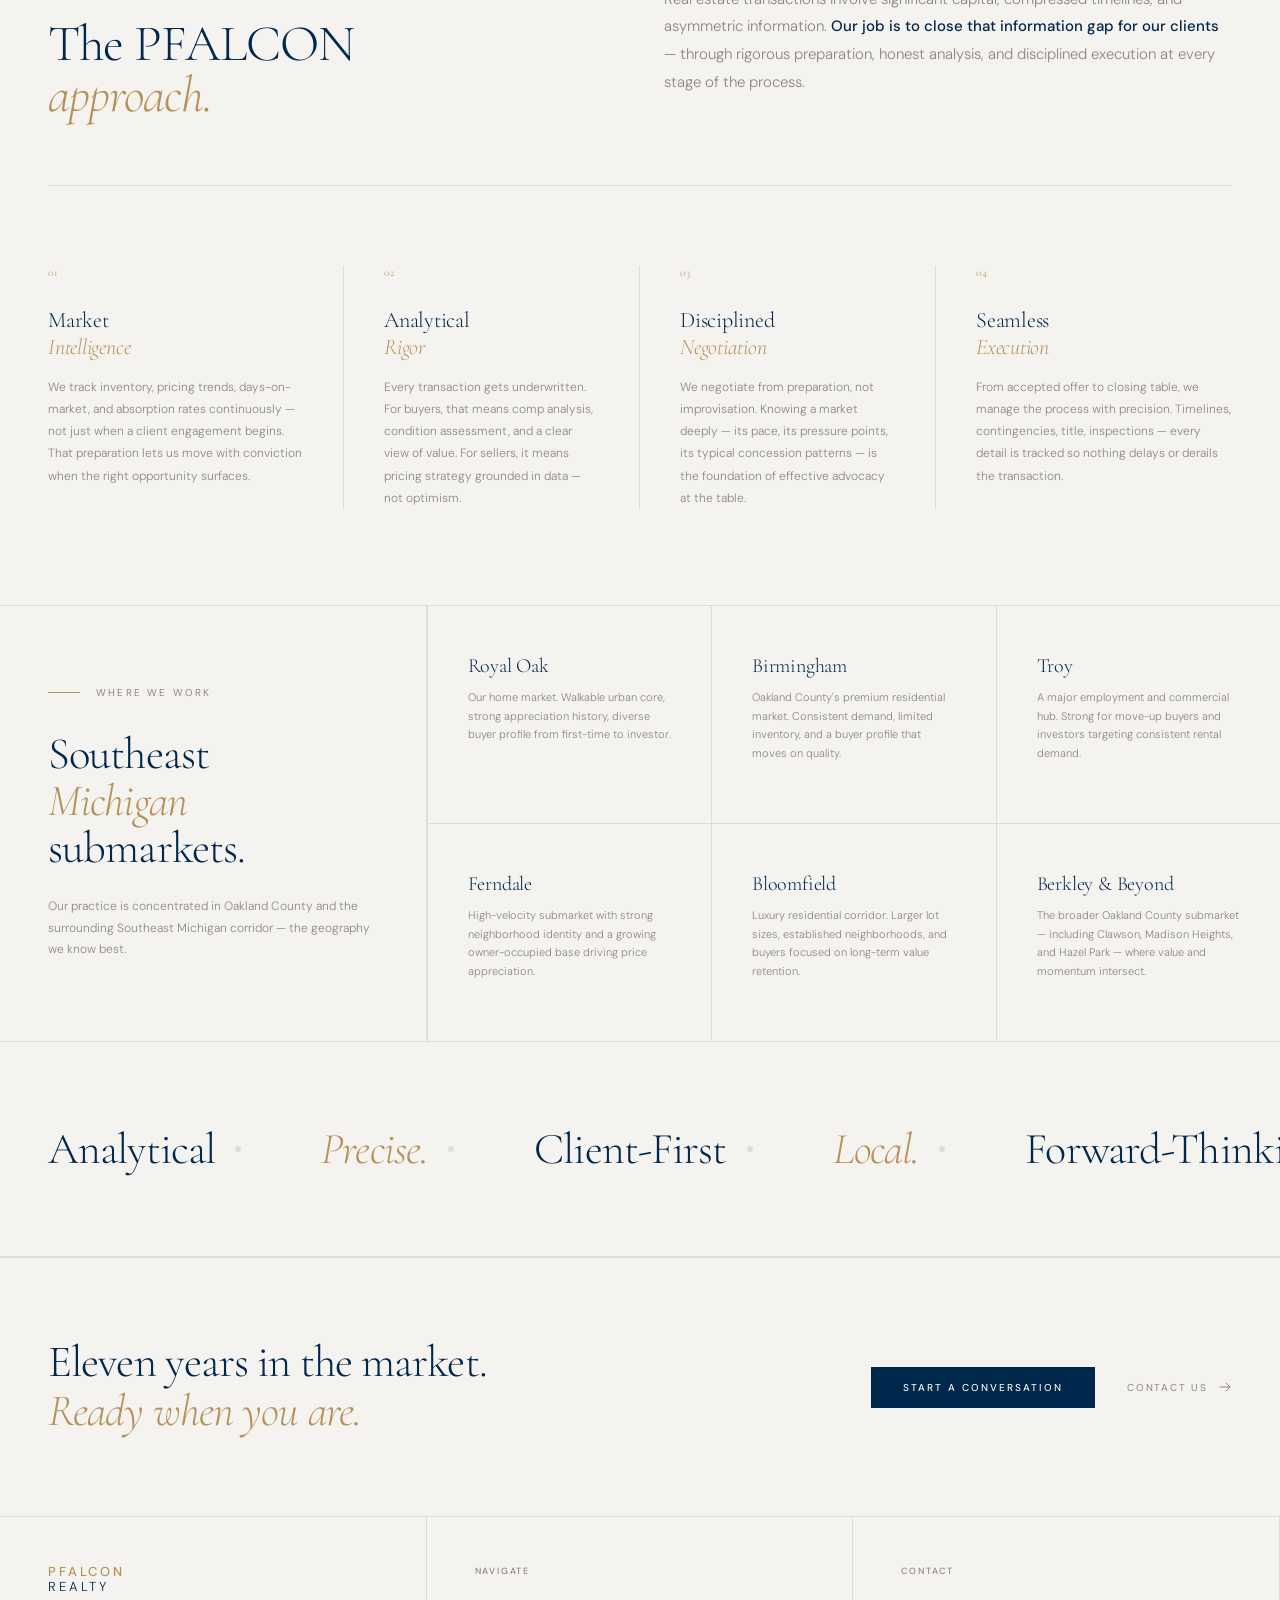
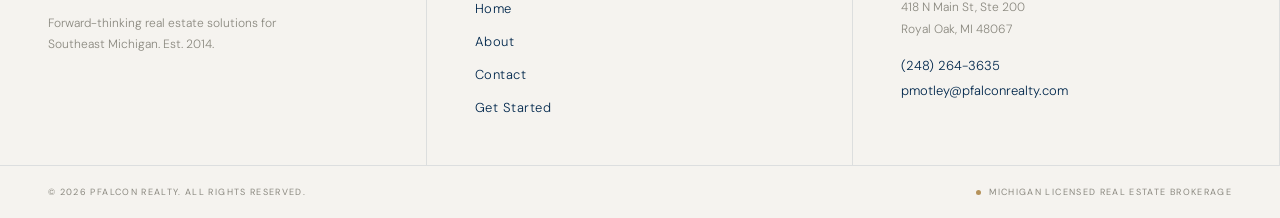
==== commit 1e21a672: "Redesign: new homepage, about, and contact pages" ====
--- a/about.html
+++ b/about.html
@@ -3,184 +3,750 @@
 <head>
 <meta charset="UTF-8">
 <meta name="viewport" content="width=device-width, initial-scale=1.0">
-<title>ABOUT — PFALCON REALTY</title>
+<title>PFALCON REALTY — About</title>
 <link rel="preconnect" href="https://fonts.googleapis.com">
-<link href="https://fonts.googleapis.com/css2?family=Cormorant+Garamond:wght@300;400;600&family=DM+Sans:wght@300;400;500&display=swap" rel="stylesheet">
-<link rel="stylesheet" href="css/style.css">
+<link rel="preconnect" href="https://fonts.gstatic.com" crossorigin>
+<link href="https://fonts.googleapis.com/css2?family=Cormorant+Garamond:ital,wght@0,300;0,400;1,300&family=DM+Sans:wght@300;400;500&display=swap" rel="stylesheet">
+<style>
+  *, *::before, *::after { box-sizing: border-box; margin: 0; padding: 0; }
+
+  :root {
+    --ink:    #00274C;
+    --paper:  #f5f3ef;
+    --muted:  #8a887f;
+    --accent: #b5925a;
+    --rule:   rgba(0,39,76,0.1);
+    --font-display: 'Cormorant Garamond', serif;
+    --font-body:    'DM Sans', sans-serif;
+  }
+
+  html { scroll-behavior: smooth; }
+  body {
+    background: var(--paper);
+    color: var(--ink);
+    font-family: var(--font-body);
+    -webkit-font-smoothing: antialiased;
+  }
+
+  /* ════════════════════════════════
+     NAV
+  ════════════════════════════════ */
+  nav {
+    position: fixed;
+    top: 0; left: 0; right: 0;
+    z-index: 100;
+    display: flex;
+    align-items: center;
+    justify-content: space-between;
+    padding: 0 48px;
+    height: 64px;
+    background: var(--paper);
+    border-bottom: 0.5px solid var(--rule);
+    opacity: 0;
+    animation: fadeUp 0.6s ease forwards;
+  }
+  .nav-logo {
+    display: flex;
+    flex-direction: column;
+    line-height: 1;
+    text-decoration: none;
+    gap: 2px;
+  }
+  .nav-logo-top  { font-size: 11px; font-weight: 500; letter-spacing: 0.22em; color: var(--accent); }
+  .nav-logo-bottom { font-size: 11px; font-weight: 300; letter-spacing: 0.22em; color: var(--ink); }
+  .nav-links { display: flex; gap: 40px; list-style: none; }
+  .nav-links a {
+    font-size: 10px; font-weight: 400; letter-spacing: 0.18em;
+    text-transform: uppercase; text-decoration: none;
+    color: var(--muted); transition: color 0.2s;
+  }
+  .nav-links a:hover { color: var(--ink); }
+  .nav-links a.active { color: var(--ink); }
+  .nav-cta {
+    font-size: 10px; font-weight: 500; letter-spacing: 0.18em;
+    text-transform: uppercase; text-decoration: none;
+    color: var(--ink); border: 0.5px solid var(--ink);
+    padding: 8px 20px; transition: background 0.2s, color 0.2s;
+  }
+  .nav-cta:hover { background: var(--ink); color: var(--paper); }
+
+  /* ════════════════════════════════
+     SHARED
+  ════════════════════════════════ */
+  .btn-primary {
+    display: inline-block; font-size: 10px; font-weight: 500;
+    letter-spacing: 0.2em; text-transform: uppercase;
+    text-decoration: none; color: var(--paper);
+    background: var(--ink); padding: 14px 32px;
+    transition: background 0.2s, transform 0.15s;
+  }
+  .btn-primary:hover { background: var(--accent); transform: translateY(-1px); }
+  .btn-secondary {
+    display: inline-flex; align-items: center; gap: 10px;
+    font-size: 10px; font-weight: 400; letter-spacing: 0.18em;
+    text-transform: uppercase; text-decoration: none;
+    color: var(--muted); transition: color 0.2s;
+  }
+  .btn-secondary:hover { color: var(--ink); }
+  .btn-secondary svg { transition: transform 0.2s; }
+  .btn-secondary:hover svg { transform: translateX(3px); }
+
+  .section-label { display: flex; align-items: center; gap: 16px; margin-bottom: 32px; }
+  .section-label-line { width: 32px; height: 0.5px; background: var(--accent); }
+  .section-label-text {
+    font-size: 10px; font-weight: 400; letter-spacing: 0.22em;
+    text-transform: uppercase; color: var(--muted);
+  }
+
+  .reveal {
+    opacity: 0; transform: translateY(20px);
+    transition: opacity 0.7s ease, transform 0.7s ease;
+  }
+  .reveal.visible { opacity: 1; transform: translateY(0); }
+  .reveal-delay-1 { transition-delay: 0.1s; }
+  .reveal-delay-2 { transition-delay: 0.25s; }
+  .reveal-delay-3 { transition-delay: 0.4s; }
+  .reveal-delay-4 { transition-delay: 0.55s; }
+
+  /* ════════════════════════════════
+     PAGE HEADER
+  ════════════════════════════════ */
+  .page-header {
+    padding-top: 64px;
+    display: grid;
+    grid-template-columns: 1fr 1fr;
+    min-height: 56vh;
+    border-bottom: 0.5px solid var(--rule);
+  }
+  .page-header-left {
+    padding: 72px 48px 64px;
+    display: flex;
+    flex-direction: column;
+    justify-content: space-between;
+    border-right: 0.5px solid var(--rule);
+  }
+  .page-title {
+    font-family: var(--font-display);
+    font-size: clamp(56px, 8vw, 104px);
+    font-weight: 300;
+    line-height: 0.88;
+    letter-spacing: -0.03em;
+    color: var(--ink);
+  }
+  .page-title em { font-style: italic; color: var(--accent); }
+  .t1 { opacity: 0; animation: fadeUp 0.8s ease 0.25s forwards; display: block; }
+  .t2 { opacity: 0; animation: fadeUp 0.8s ease 0.4s forwards; display: block; }
+  .t3 { opacity: 0; animation: fadeUp 0.8s ease 0.55s forwards; display: block; }
+
+  .header-meta {
+    opacity: 0;
+    animation: fadeUp 0.7s ease 0.7s forwards;
+    display: flex;
+    flex-direction: column;
+    gap: 8px;
+  }
+  .header-meta-item {
+    font-size: 10px; font-weight: 400; letter-spacing: 0.18em;
+    text-transform: uppercase; color: var(--muted);
+  }
+  .header-meta-item strong { font-weight: 500; color: var(--ink); }
+
+  .page-header-right {
+    padding: 72px 48px 64px;
+    display: flex;
+    flex-direction: column;
+    justify-content: flex-end;
+    opacity: 0;
+    animation: fadeUp 0.8s ease 0.45s forwards;
+  }
+  .header-intro {
+    font-family: var(--font-display);
+    font-size: clamp(20px, 2.5vw, 30px);
+    font-weight: 300;
+    line-height: 1.45;
+    color: var(--ink);
+    letter-spacing: -0.01em;
+    margin-bottom: 32px;
+  }
+  .header-intro em { font-style: italic; color: var(--accent); }
+  .header-body {
+    font-size: 14px; font-weight: 300; line-height: 1.85;
+    color: var(--muted); max-width: 480px;
+  }
+  .header-body strong { font-weight: 500; color: var(--ink); }
+
+  /* ════════════════════════════════
+     MARKET THESIS
+  ════════════════════════════════ */
+  .thesis {
+    display: grid;
+    grid-template-columns: 1fr 1fr;
+    border-bottom: 0.5px solid var(--rule);
+  }
+  .thesis-left {
+    padding: 96px 48px;
+    border-right: 0.5px solid var(--rule);
+  }
+  .thesis-heading {
+    font-family: var(--font-display);
+    font-size: clamp(36px, 4.5vw, 60px);
+    font-weight: 300;
+    line-height: 1.0;
+    letter-spacing: -0.02em;
+    margin-top: 24px;
+    margin-bottom: 40px;
+  }
+  .thesis-heading em { font-style: italic; color: var(--accent); }
+  .thesis-body {
+    font-size: 14px; font-weight: 300; line-height: 1.9;
+    color: var(--muted); margin-bottom: 24px;
+  }
+  .thesis-body strong { font-weight: 500; color: var(--ink); }
+
+  .thesis-right {
+    padding: 96px 48px;
+    display: flex;
+    flex-direction: column;
+    gap: 0;
+  }
+  .thesis-stat {
+    padding: 36px 0;
+    border-bottom: 0.5px solid var(--rule);
+    display: grid;
+    grid-template-columns: 120px 1fr;
+    gap: 24px;
+    align-items: start;
+  }
+  .thesis-stat:first-child { padding-top: 0; }
+  .thesis-stat:last-child { border-bottom: none; padding-bottom: 0; }
+  .thesis-stat-num {
+    font-family: var(--font-display);
+    font-size: 44px; font-weight: 300;
+    color: var(--ink); line-height: 1;
+  }
+  .thesis-stat-num span {
+    font-size: 20px; color: var(--accent);
+  }
+  .thesis-stat-label {
+    font-size: 11px; font-weight: 400; letter-spacing: 0.14em;
+    text-transform: uppercase; color: var(--muted);
+    line-height: 1.6; padding-top: 8px;
+  }
+
+  /* ════════════════════════════════
+     APPROACH
+  ════════════════════════════════ */
+  .approach {
+    padding: 96px 48px;
+    border-bottom: 0.5px solid var(--rule);
+  }
+  .approach-header {
+    display: grid;
+    grid-template-columns: 1fr 1fr;
+    gap: 48px;
+    margin-bottom: 80px;
+    padding-bottom: 64px;
+    border-bottom: 0.5px solid var(--rule);
+  }
+  .approach-title {
+    font-family: var(--font-display);
+    font-size: clamp(36px, 4vw, 56px);
+    font-weight: 300;
+    line-height: 1.0;
+    letter-spacing: -0.02em;
+    margin-top: 24px;
+  }
+  .approach-title em { font-style: italic; color: var(--accent); }
+  .approach-intro {
+    font-size: 15px; font-weight: 300; line-height: 1.85;
+    color: var(--muted); padding-top: 12px;
+  }
+  .approach-intro strong { font-weight: 500; color: var(--ink); }
+
+  .approach-grid {
+    display: grid;
+    grid-template-columns: repeat(4, 1fr);
+    gap: 0;
+  }
+  .approach-item {
+    padding: 0 40px 0 0;
+    border-right: 0.5px solid var(--rule);
+  }
+  .approach-item:first-child { padding-left: 0; }
+  .approach-item:last-child { border-right: none; padding-right: 0; padding-left: 40px; }
+  .approach-item:nth-child(2),
+  .approach-item:nth-child(3) { padding-left: 40px; }
+
+  .approach-num {
+    font-family: var(--font-display);
+    font-size: 11px; font-weight: 300;
+    color: var(--accent); letter-spacing: 0.08em;
+    display: block; margin-bottom: 28px;
+  }
+  .approach-item-title {
+    font-family: var(--font-display);
+    font-size: 22px; font-weight: 300;
+    line-height: 1.2; color: var(--ink);
+    margin-bottom: 16px; letter-spacing: -0.01em;
+  }
+  .approach-item-title em { font-style: italic; color: var(--accent); }
+  .approach-item-body {
+    font-size: 12px; font-weight: 300;
+    line-height: 1.85; color: var(--muted);
+  }
+
+  /* ════════════════════════════════
+     MARKETS
+  ════════════════════════════════ */
+  .markets {
+    display: grid;
+    grid-template-columns: 1fr 2fr;
+    border-bottom: 0.5px solid var(--rule);
+  }
+  .markets-left {
+    padding: 80px 48px;
+    border-right: 0.5px solid var(--rule);
+    display: flex;
+    flex-direction: column;
+    justify-content: space-between;
+  }
+  .markets-title {
+    font-family: var(--font-display);
+    font-size: clamp(32px, 3.5vw, 48px);
+    font-weight: 300; line-height: 1.05;
+    letter-spacing: -0.02em; margin-top: 24px;
+  }
+  .markets-title em { font-style: italic; color: var(--accent); }
+
+  .markets-right {
+    display: grid;
+    grid-template-columns: repeat(3, 1fr);
+  }
+  .market-item {
+    padding: 48px 40px;
+    border-left: 0.5px solid var(--rule);
+    border-bottom: 0.5px solid var(--rule);
+    transition: background 0.2s;
+  }
+  .market-item:nth-child(4),
+  .market-item:nth-child(5),
+  .market-item:nth-child(6) { border-bottom: none; }
+  .market-item:hover { background: rgba(0,39,76,0.02); }
+
+  .market-name {
+    font-family: var(--font-display);
+    font-size: 20px; font-weight: 300;
+    color: var(--ink); margin-bottom: 10px;
+    letter-spacing: -0.01em;
+  }
+  .market-desc {
+    font-size: 11px; font-weight: 300;
+    line-height: 1.7; color: var(--muted);
+  }
+
+  /* ════════════════════════════════
+     VALUES STRIP
+  ════════════════════════════════ */
+  .values {
+    padding: 80px 48px;
+    border-bottom: 0.5px solid var(--rule);
+    overflow: hidden;
+  }
+  .values-ticker {
+    display: flex;
+    gap: 80px;
+    align-items: center;
+    white-space: nowrap;
+  }
+  .value-item {
+    display: flex;
+    align-items: center;
+    gap: 20px;
+    flex-shrink: 0;
+  }
+  .value-word {
+    font-family: var(--font-display);
+    font-size: clamp(28px, 3.5vw, 44px);
+    font-weight: 300; color: var(--ink);
+    letter-spacing: -0.02em;
+    white-space: nowrap;
+  }
+  .value-word.italic { font-style: italic; color: var(--accent); }
+  .value-dot {
+    width: 6px; height: 6px;
+    border-radius: 50%;
+    background: var(--rule);
+    flex-shrink: 0;
+  }
+
+  /* ════════════════════════════════
+     CTA
+  ════════════════════════════════ */
+  .cta-strip {
+    border-top: 0.5px solid var(--rule);
+    padding: 80px 48px;
+    display: flex;
+    align-items: center;
+    justify-content: space-between;
+    gap: 48px;
+  }
+  .cta-copy {
+    font-family: var(--font-display);
+    font-size: clamp(28px, 3.5vw, 48px);
+    font-weight: 300; line-height: 1.1;
+    letter-spacing: -0.02em; max-width: 600px;
+  }
+  .cta-copy em { font-style: italic; color: var(--accent); }
+  .cta-actions { display: flex; align-items: center; gap: 32px; flex-shrink: 0; }
+
+  /* ════════════════════════════════
+     FOOTER
+  ════════════════════════════════ */
+  footer {
+    border-top: 0.5px solid var(--rule);
+    display: grid;
+    grid-template-columns: 1fr 1fr 1fr;
+  }
+  .footer-col { padding: 48px; border-right: 0.5px solid var(--rule); }
+  .footer-col:last-child { border-right: none; }
+  .footer-logo { display: flex; flex-direction: column; line-height: 1; gap: 2px; margin-bottom: 20px; }
+  .footer-logo-top  { font-size: 13px; font-weight: 500; letter-spacing: 0.22em; color: var(--accent); }
+  .footer-logo-bottom { font-size: 13px; font-weight: 300; letter-spacing: 0.22em; color: var(--ink); }
+  .footer-tagline { font-size: 12px; font-weight: 300; line-height: 1.7; color: var(--muted); max-width: 240px; }
+  .footer-nav-label { font-size: 9px; font-weight: 500; letter-spacing: 0.2em; text-transform: uppercase; color: var(--muted); margin-bottom: 20px; }
+  .footer-nav { list-style: none; display: flex; flex-direction: column; gap: 12px; }
+  .footer-nav a { font-size: 13px; font-weight: 300; letter-spacing: 0.04em; color: var(--ink); text-decoration: none; transition: color 0.2s; }
+  .footer-nav a:hover { color: var(--accent); }
+  .footer-contact-label { font-size: 9px; font-weight: 500; letter-spacing: 0.2em; text-transform: uppercase; color: var(--muted); margin-bottom: 20px; }
+  .footer-address { font-size: 12px; font-weight: 300; line-height: 1.8; color: var(--muted); margin-bottom: 16px; }
+  .footer-phone { font-size: 13px; font-weight: 300; color: var(--ink); text-decoration: none; display: block; margin-bottom: 8px; transition: color 0.2s; }
+  .footer-phone:hover { color: var(--accent); }
+  .footer-bottom {
+    grid-column: 1 / -1;
+    border-top: 0.5px solid var(--rule);
+    padding: 20px 48px;
+    display: flex;
+    align-items: center;
+    justify-content: space-between;
+  }
+  .footer-copy { font-size: 9px; font-weight: 400; letter-spacing: 0.15em; text-transform: uppercase; color: var(--muted); }
+  .footer-license { display: flex; align-items: center; gap: 8px; font-size: 9px; font-weight: 400; letter-spacing: 0.15em; text-transform: uppercase; color: var(--muted); }
+  .license-dot { width: 5px; height: 5px; border-radius: 50%; background: var(--accent); flex-shrink: 0; }
+
+  /* ════════════════════════════════
+     ANIMATIONS
+  ════════════════════════════════ */
+  @keyframes fadeUp {
+    from { opacity: 0; transform: translateY(16px); }
+    to   { opacity: 1; transform: translateY(0); }
+  }
+
+  /* ════════════════════════════════
+     RESPONSIVE
+  ════════════════════════════════ */
+  @media (max-width: 900px) {
+    nav { padding: 0 24px; }
+    .nav-links { display: none; }
+
+    .page-header { grid-template-columns: 1fr; }
+    .page-header-left { padding: 56px 24px 48px; border-right: none; border-bottom: 0.5px solid var(--rule); }
+    .page-header-right { padding: 48px 24px 56px; }
+
+    .thesis { grid-template-columns: 1fr; }
+    .thesis-left { padding: 64px 24px; border-right: none; border-bottom: 0.5px solid var(--rule); }
+    .thesis-right { padding: 64px 24px; }
+
+    .approach { padding: 64px 24px; }
+    .approach-header { grid-template-columns: 1fr; gap: 24px; margin-bottom: 56px; }
+    .approach-grid { grid-template-columns: 1fr 1fr; gap: 40px 0; }
+    .approach-item { padding: 0 24px 0 0 !important; border-right: none; border-bottom: 0.5px solid var(--rule); padding-bottom: 40px !important; }
+    .approach-item:nth-child(even) { padding-left: 24px !important; padding-right: 0 !important; border-left: 0.5px solid var(--rule); }
+    .approach-item:nth-child(3),
+    .approach-item:nth-child(4) { border-bottom: none; }
+
+    .markets { grid-template-columns: 1fr; }
+    .markets-left { padding: 56px 24px; border-right: none; border-bottom: 0.5px solid var(--rule); }
+    .markets-right { grid-template-columns: 1fr 1fr; }
+    .market-item { padding: 32px 24px; }
+
+    .values { padding: 56px 24px; }
+
+    .cta-strip { flex-direction: column; align-items: flex-start; padding: 64px 24px; }
+
+    footer { grid-template-columns: 1fr; }
+    .footer-col { border-right: none; border-bottom: 0.5px solid var(--rule); padding: 40px 24px; }
+    .footer-col:last-child { border-bottom: none; }
+    .footer-bottom { padding: 16px 24px; flex-direction: column; gap: 8px; align-items: flex-start; }
+  }
+</style>
 </head>
 <body>
 
-<!-- NAV -->
-<nav class="nav">
-  <a href="index.html" class="wordmark">
-    <span class="wm-pf">PF</span><span class="wm-alcon">ALCON</span>
-    <span class="wm-divider"></span>
-    <span class="wm-realty">REALTY</span>
+<!-- ══ NAV ══ -->
+<nav>
+  <a class="nav-logo" href="index.html">
+    <span class="nav-logo-top">PFALCON</span>
+    <span class="nav-logo-bottom">REALTY</span>
   </a>
   <ul class="nav-links">
-    <li><a href="index.html">HOME</a></li>
-    <li><a href="about.html" class="active">ABOUT</a></li>
-    <li><a href="contact.html">CONTACT</a></li>
+    <li><a href="index.html">Home</a></li>
+    <li><a href="about.html" class="active">About</a></li>
+    <li><a href="contact.html">Contact</a></li>
   </ul>
-  <a href="contact.html" class="nav-cta">GET STARTED</a>
-  <button class="nav-toggle" aria-label="menu">
-    <span></span><span></span>
-  </button>
+  <a class="nav-cta" href="contact.html">Get Started</a>
 </nav>
 
-<div class="mobile-menu">
-  <ul>
-    <li><a href="index.html">HOME</a></li>
-    <li><a href="about.html">ABOUT</a></li>
-    <li><a href="contact.html">CONTACT</a></li>
-    <li><a href="contact.html" class="mobile-cta">GET STARTED</a></li>
-  </ul>
+<!-- ══ PAGE HEADER ══ -->
+<section class="page-header">
+  <div class="page-header-left">
+    <div>
+      <div class="section-label" style="opacity:0;animation:fadeUp 0.6s ease 0.15s forwards;">
+        <div class="section-label-line"></div>
+        <span class="section-label-text">About PFALCON</span>
+      </div>
+      <h1 class="page-title">
+        <span class="t1">The</span>
+        <span class="t2"><em>Firm.</em></span>
+      </h1>
+    </div>
+    <div class="header-meta">
+      <div class="header-meta-item">Est. <strong>2014</strong></div>
+      <div class="header-meta-item">Royal Oak, <strong>Michigan</strong></div>
+      <div class="header-meta-item">Oakland County <strong>Market</strong></div>
+    </div>
+  </div>
+  <div class="page-header-right">
+    <p class="header-intro">
+      Southeast Michigan is <em>not a secondary market.</em><br>
+      We've known that since the day we opened.
+    </p>
+    <p class="header-body">
+      PFALCON REALTY was founded in Royal Oak in 2014 with a clear premise: Oakland County and the communities surrounding it represent one of the most underappreciated real estate markets in the Midwest. Strong employment anchors, diverse housing stock, consistent demand, and a suburban fabric that continues to attract buyers and investors who know what they're looking at.
+      <br><br>
+      <strong>We built our practice around that conviction.</strong> Over the past decade, we've served buyers, sellers, and investors across Southeast Michigan — not as a regional outpost of a national brand, but as a firm that is genuinely of this market.
+    </p>
+  </div>
+</section>
+
+<!-- ══ MARKET THESIS ══ -->
+<section class="thesis">
+  <div class="thesis-left reveal">
+    <div class="section-label">
+      <div class="section-label-line"></div>
+      <span class="section-label-text">Our Market Thesis</span>
+    </div>
+    <h2 class="thesis-heading">
+      Oakland County<br>
+      is <em>undervalued</em><br>
+      by those who<br>
+      aren't watching.
+    </h2>
+    <p class="thesis-body">
+      The Southeast Michigan market is structurally sound in ways that don't always make headlines. <strong>Major employment anchors</strong> — automotive, healthcare, technology, and professional services — create sustained demand across price bands. The region's housing stock is diverse enough to support first-time buyers, move-up buyers, and institutional investors simultaneously.
+    </p>
+    <p class="thesis-body">
+      Royal Oak and its surrounding communities sit at the intersection of urban amenity and suburban scale. That positioning is rare, and it continues to attract a buyer profile that is increasingly sophisticated — people who run the numbers, weigh commute patterns, and think about resale before they close.
+    </p>
+    <p class="thesis-body">
+      <strong>We speak that language.</strong> Every recommendation we make is grounded in the same analytical framework we'd apply to our own capital.
+    </p>
+  </div>
+  <div class="thesis-right reveal reveal-delay-1">
+    <div class="thesis-stat">
+      <div class="thesis-stat-num">10<span>+</span></div>
+      <div class="thesis-stat-label">Years of continuous market presence in Southeast Michigan</div>
+    </div>
+    <div class="thesis-stat">
+      <div class="thesis-stat-num">1<span>st</span></div>
+      <div class="thesis-stat-label">Priority: client outcomes over transaction volume, always</div>
+    </div>
+    <div class="thesis-stat">
+      <div class="thesis-stat-num">3</div>
+      <div class="thesis-stat-label">Core service lines — buyer, seller, and investment representation</div>
+    </div>
+    <div class="thesis-stat">
+      <div class="thesis-stat-num">MI</div>
+      <div class="thesis-stat-label">State-licensed and fully insured Michigan real estate brokerage</div>
+    </div>
+  </div>
+</section>
+
+<!-- ══ APPROACH ══ -->
+<section class="approach">
+  <div class="approach-header reveal">
+    <div>
+      <div class="section-label">
+        <div class="section-label-line"></div>
+        <span class="section-label-text">How We Work</span>
+      </div>
+      <h2 class="approach-title">
+        The PFALCON<br>
+        <em>approach.</em>
+      </h2>
+    </div>
+    <p class="approach-intro">
+      Real estate transactions involve significant capital, compressed timelines, and asymmetric information. <strong>Our job is to close that information gap for our clients</strong> — through rigorous preparation, honest analysis, and disciplined execution at every stage of the process.
+    </p>
+  </div>
+
+  <div class="approach-grid">
+    <div class="approach-item reveal reveal-delay-1">
+      <span class="approach-num">01</span>
+      <div class="approach-item-title">Market<br><em>Intelligence</em></div>
+      <p class="approach-item-body">We track inventory, pricing trends, days-on-market, and absorption rates continuously — not just when a client engagement begins. That preparation lets us move with conviction when the right opportunity surfaces.</p>
+    </div>
+    <div class="approach-item reveal reveal-delay-2">
+      <span class="approach-num">02</span>
+      <div class="approach-item-title">Analytical<br><em>Rigor</em></div>
+      <p class="approach-item-body">Every transaction gets underwritten. For buyers, that means comp analysis, condition assessment, and a clear view of value. For sellers, it means pricing strategy grounded in data — not optimism.</p>
+    </div>
+    <div class="approach-item reveal reveal-delay-3">
+      <span class="approach-num">03</span>
+      <div class="approach-item-title">Disciplined<br><em>Negotiation</em></div>
+      <p class="approach-item-body">We negotiate from preparation, not improvisation. Knowing a market deeply — its pace, its pressure points, its typical concession patterns — is the foundation of effective advocacy at the table.</p>
+    </div>
+    <div class="approach-item reveal reveal-delay-4">
+      <span class="approach-num">04</span>
+      <div class="approach-item-title">Seamless<br><em>Execution</em></div>
+      <p class="approach-item-body">From accepted offer to closing table, we manage the process with precision. Timelines, contingencies, title, inspections — every detail is tracked so nothing delays or derails the transaction.</p>
+    </div>
+  </div>
+</section>
+
+<!-- ══ MARKETS ══ -->
+<section class="markets">
+  <div class="markets-left reveal">
+    <div>
+      <div class="section-label">
+        <div class="section-label-line"></div>
+        <span class="section-label-text">Where We Work</span>
+      </div>
+      <h2 class="markets-title">
+        Southeast<br>
+        <em>Michigan</em><br>
+        submarkets.
+      </h2>
+    </div>
+    <p style="font-size:12px;font-weight:300;line-height:1.8;color:var(--muted);margin-top:24px;">
+      Our practice is concentrated in Oakland County and the surrounding Southeast Michigan corridor — the geography we know best.
+    </p>
+  </div>
+  <div class="markets-right">
+    <div class="market-item reveal reveal-delay-1">
+      <div class="market-name">Royal Oak</div>
+      <p class="market-desc">Our home market. Walkable urban core, strong appreciation history, diverse buyer profile from first-time to investor.</p>
+    </div>
+    <div class="market-item reveal reveal-delay-2">
+      <div class="market-name">Birmingham</div>
+      <p class="market-desc">Oakland County's premium residential market. Consistent demand, limited inventory, and a buyer profile that moves on quality.</p>
+    </div>
+    <div class="market-item reveal reveal-delay-3">
+      <div class="market-name">Troy</div>
+      <p class="market-desc">A major employment and commercial hub. Strong for move-up buyers and investors targeting consistent rental demand.</p>
+    </div>
+    <div class="market-item reveal reveal-delay-1">
+      <div class="market-name">Ferndale</div>
+      <p class="market-desc">High-velocity submarket with strong neighborhood identity and a growing owner-occupied base driving price appreciation.</p>
+    </div>
+    <div class="market-item reveal reveal-delay-2">
+      <div class="market-name">Bloomfield</div>
+      <p class="market-desc">Luxury residential corridor. Larger lot sizes, established neighborhoods, and buyers focused on long-term value retention.</p>
+    </div>
+    <div class="market-item reveal reveal-delay-3">
+      <div class="market-name">Berkley &amp; Beyond</div>
+      <p class="market-desc">The broader Oakland County submarket — including Clawson, Madison Heights, and Hazel Park — where value and momentum intersect.</p>
+    </div>
+  </div>
+</section>
+
+<!-- ══ VALUES STRIP ══ -->
+<section class="values reveal">
+  <div class="values-ticker">
+    <div class="value-item">
+      <span class="value-word">Analytical</span>
+      <span class="value-dot"></span>
+    </div>
+    <div class="value-item">
+      <span class="value-word italic">Precise.</span>
+      <span class="value-dot"></span>
+    </div>
+    <div class="value-item">
+      <span class="value-word">Client-First</span>
+      <span class="value-dot"></span>
+    </div>
+    <div class="value-item">
+      <span class="value-word italic">Local.</span>
+      <span class="value-dot"></span>
+    </div>
+    <div class="value-item">
+      <span class="value-word">Forward-Thinking</span>
+      <span class="value-dot"></span>
+    </div>
+    <div class="value-item">
+      <span class="value-word italic">Trusted.</span>
+    </div>
+  </div>
+</section>
+
+<!-- ══ CTA ══ -->
+<div class="cta-strip reveal">
+  <p class="cta-copy">
+    Eleven years in the market.<br>
+    <em>Ready when you are.</em>
+  </p>
+  <div class="cta-actions">
+    <a class="btn-primary" href="contact.html">Start a Conversation</a>
+    <a class="btn-secondary" href="contact.html">
+      Contact Us
+      <svg width="14" height="14" viewBox="0 0 14 14" fill="none"><path d="M2 7h10M8 3l4 4-4 4" stroke="currentColor" stroke-width="1" stroke-linecap="round" stroke-linejoin="round"/></svg>
+    </a>
+  </div>
 </div>
 
-<!-- PAGE HERO -->
-<section class="page-hero">
-  <div class="page-hero-content reveal">
-    <span class="section-tag">OUR STORY</span>
-    <h1>FORWARD-THINKING.<br><span class="headline-accent">CLIENT-FIRST.</span></h1>
-  </div>
-  <div class="page-hero-line"></div>
-</section>
-
-<!-- MISSION -->
-<section class="mission">
-  <div class="container">
-    <div class="mission-grid">
-      <div class="mission-text reveal">
-        <h2>WHO WE ARE</h2>
-        <p class="mission-lead">PFALCON REALTY is a forward-thinking real estate firm dedicated to delivering innovative property solutions in Southeast Michigan.</p>
-        <p>We believe real estate is more than transactions — it's about helping people find the right space to build their lives and businesses. Our team brings local market expertise, strategic thinking, and an unwavering commitment to client success to every engagement.</p>
-        <p>Based in Royal Oak, MI, we serve buyers, sellers, and investors across the greater Detroit metropolitan area with professionalism, transparency, and results.</p>
-      </div>
-      <div class="mission-visual reveal reveal-delay-1">
-        <div class="mission-accent-block">
-          <div class="mab-line"></div>
-          <blockquote>
-            "Innovative property solutions built on trust, delivered with excellence."
-          </blockquote>
-          <cite>— PFALCON REALTY</cite>
-        </div>
-      </div>
-    </div>
-  </div>
-</section>
-
-<!-- VALUES -->
-<section class="values-section">
-  <div class="container">
-    <div class="section-header reveal">
-      <span class="section-tag">WHAT WE STAND FOR</span>
-      <h2>OUR CORE VALUES</h2>
-    </div>
-    <div class="values-grid">
-      <div class="value-item reveal">
-        <div class="vi-num">I</div>
-        <h3>PROFESSIONALISM</h3>
-        <p>We hold ourselves to the highest standards in every interaction — from initial consultation to closing day.</p>
-      </div>
-      <div class="value-item reveal reveal-delay-1">
-        <div class="vi-num">II</div>
-        <h3>TRUSTWORTHINESS</h3>
-        <p>Honesty and transparency are non-negotiable. Our clients make informed decisions because we give them the full picture.</p>
-      </div>
-      <div class="value-item reveal reveal-delay-2">
-        <div class="vi-num">III</div>
-        <h3>CLIENT SUCCESS</h3>
-        <p>Your goals define our success. We don't stop working until we've delivered the outcome you came to us for.</p>
-      </div>
-      <div class="value-item reveal reveal-delay-3">
-        <div class="vi-num">IV</div>
-        <h3>INNOVATION</h3>
-        <p>We bring forward-thinking strategies to a traditional industry — leveraging modern tools and market intelligence.</p>
-      </div>
-    </div>
-  </div>
-</section>
-
-<!-- APPROACH -->
-<section class="approach">
-  <div class="approach-inner">
-    <div class="approach-label reveal">
-      <span class="section-tag">HOW WE WORK</span>
-    </div>
-    <div class="approach-steps">
-      <div class="approach-step reveal">
-        <div class="as-num">01</div>
-        <div class="as-content">
-          <h3>LISTEN FIRST</h3>
-          <p>Every engagement begins with understanding your specific situation, goals, and timeline.</p>
-        </div>
-      </div>
-      <div class="approach-step reveal reveal-delay-1">
-        <div class="as-num">02</div>
-        <div class="as-content">
-          <h3>STRATEGIZE</h3>
-          <p>We develop a tailored plan — pricing strategy, search parameters, or investment thesis — built around your needs.</p>
-        </div>
-      </div>
-      <div class="approach-step reveal reveal-delay-2">
-        <div class="as-num">03</div>
-        <div class="as-content">
-          <h3>EXECUTE WITH PRECISION</h3>
-          <p>From negotiations to paperwork, we handle every detail with expertise and attention to your best interests.</p>
-        </div>
-      </div>
-      <div class="approach-step reveal reveal-delay-3">
-        <div class="as-num">04</div>
-        <div class="as-content">
-          <h3>DELIVER RESULTS</h3>
-          <p>We measure success by yours — a seamless close, the right price, and a client who'd refer us to everyone they know.</p>
-        </div>
-      </div>
-    </div>
-  </div>
-</section>
-
-<!-- CTA STRIP -->
-<section class="cta-strip reveal">
-  <div class="cta-strip-inner">
-    <div class="cta-strip-text">
-      <h2>LET'S WORK TOGETHER.</h2>
-      <p>Ready to start your real estate journey with PFALCON REALTY?</p>
-    </div>
-    <a href="contact.html" class="btn-primary btn-large">GET IN TOUCH</a>
-  </div>
-</section>
-
-<!-- FOOTER -->
-<footer class="footer">
-  <div class="footer-inner">
-    <div class="footer-brand">
-      <div class="wordmark wordmark-sm">
-        <span class="wm-pf">PF</span><span class="wm-alcon">ALCON</span>
-        <span class="wm-divider"></span>
-        <span class="wm-realty">REALTY</span>
-      </div>
-      <p>Forward-thinking real estate solutions<br>for Southeast Michigan.</p>
-    </div>
-    <div class="footer-links">
-      <span class="footer-label">NAVIGATE</span>
-      <a href="index.html">Home</a>
-      <a href="about.html">About</a>
-      <a href="contact.html">Contact</a>
-    </div>
-    <div class="footer-contact">
-      <span class="footer-label">CONTACT</span>
-      <span>418 N MAIN ST, STE 200</span>
-      <span>ROYAL OAK, MI 48067</span>
-      <a href="tel:2482643635">(248) 264-3635</a>
-      <a href="http://www.pfalconrealty.com">PFALCONREALTY.COM</a>
-    </div>
+<!-- ══ FOOTER ══ -->
+<footer>
+  <div class="footer-col">
+    <div class="footer-logo">
+      <span class="footer-logo-top">PFALCON</span>
+      <span class="footer-logo-bottom">REALTY</span>
+    </div>
+    <p class="footer-tagline">Forward-thinking real estate solutions for Southeast Michigan. Est. 2014.</p>
+  </div>
+  <div class="footer-col">
+    <div class="footer-nav-label">Navigate</div>
+    <ul class="footer-nav">
+      <li><a href="index.html">Home</a></li>
+      <li><a href="about.html">About</a></li>
+      <li><a href="contact.html">Contact</a></li>
+      <li><a href="contact.html">Get Started</a></li>
+    </ul>
+  </div>
+  <div class="footer-col">
+    <div class="footer-contact-label">Contact</div>
+    <p class="footer-address">418 N Main St, Ste 200<br>Royal Oak, MI 48067</p>
+    <a class="footer-phone" href="tel:2482643635">(248) 264-3635</a>
+    <a class="footer-phone" href="mailto:pmotley@pfalconrealty.com">pmotley@pfalconrealty.com</a>
   </div>
   <div class="footer-bottom">
-    <span>© 2026 PFALCON REALTY. ALL RIGHTS RESERVED.</span>
+    <span class="footer-copy">© 2026 PFALCON Realty. All rights reserved.</span>
+    <div class="footer-license">
+      <div class="license-dot"></div>
+      Michigan Licensed Real Estate Brokerage
+    </div>
   </div>
 </footer>
 
-<script src="js/main.js"></script>
+<script>
+  const observer = new IntersectionObserver((entries) => {
+    entries.forEach(el => {
+      if (el.isIntersecting) {
+        el.target.classList.add('visible');
+        observer.unobserve(el.target);
+      }
+    });
+  }, { threshold: 0.1 });
+  document.querySelectorAll('.reveal').forEach(el => observer.observe(el));
+</script>
+
 </body>
 </html>
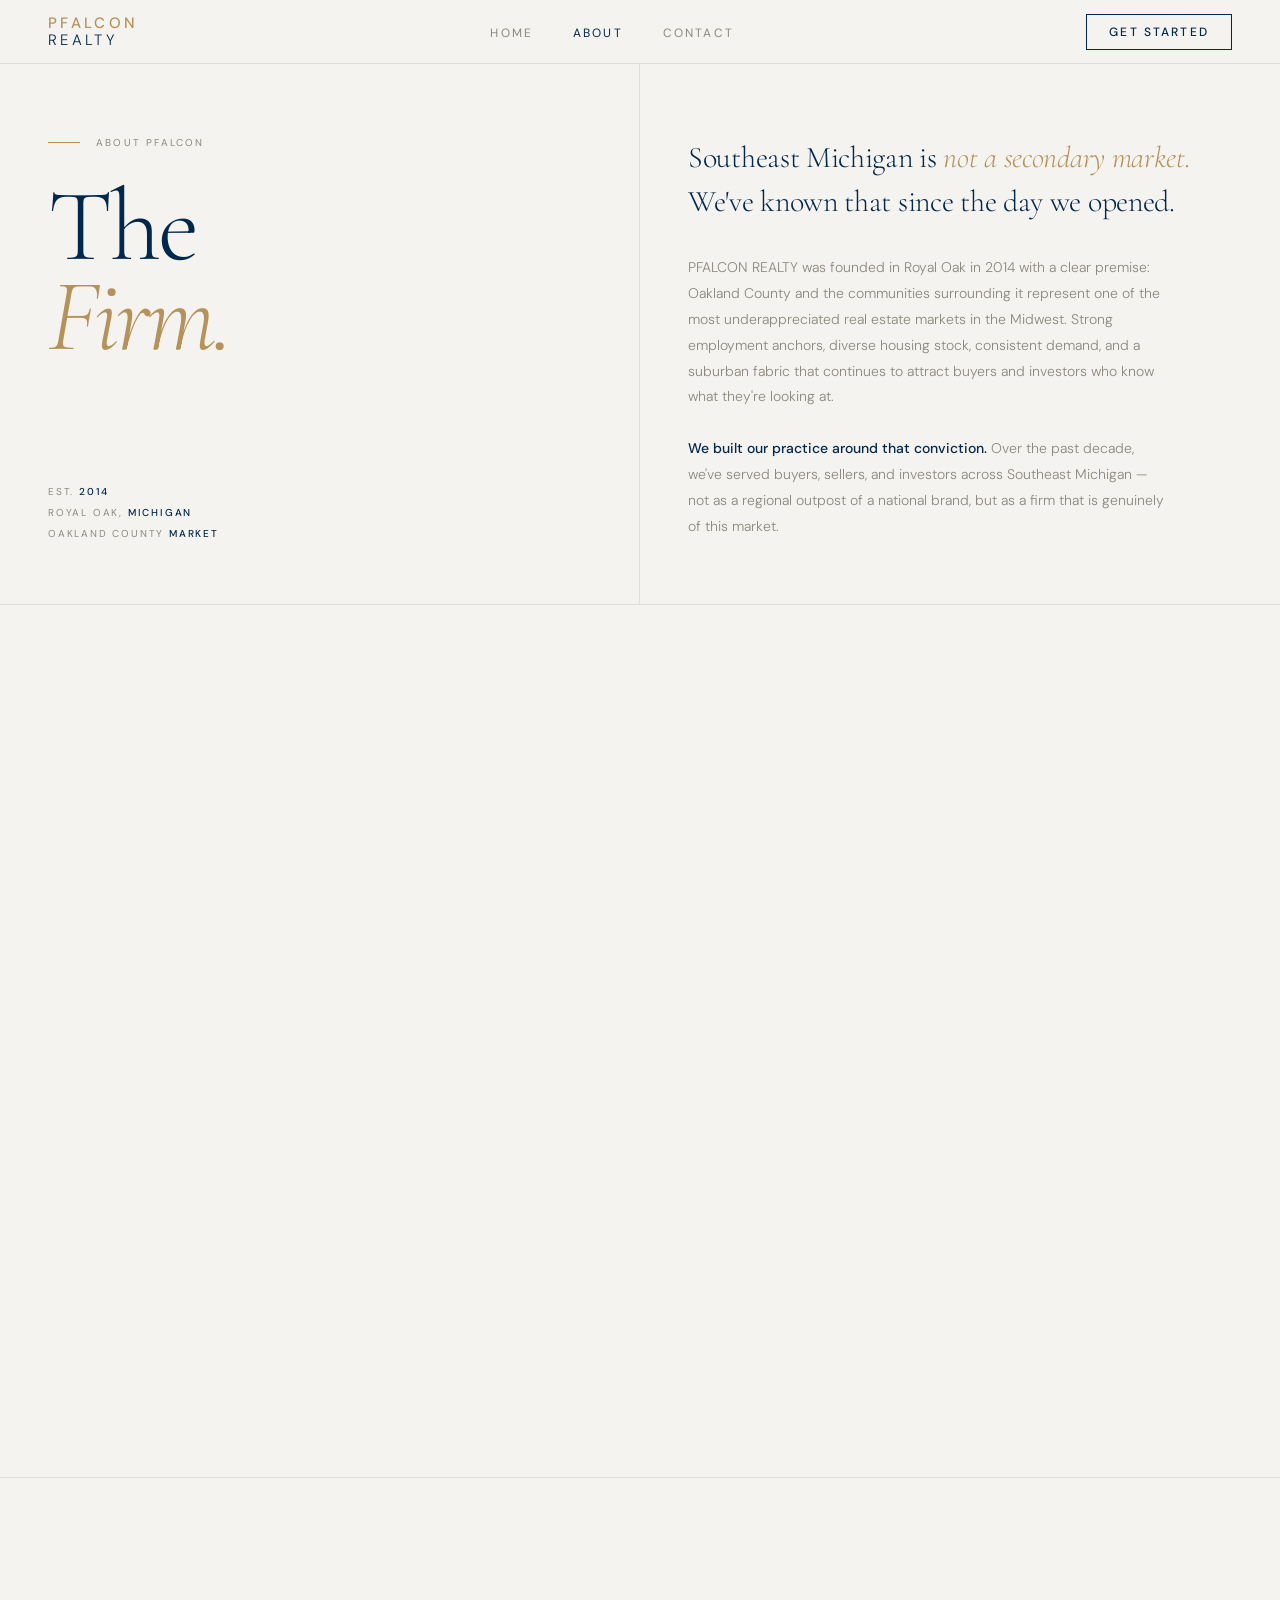
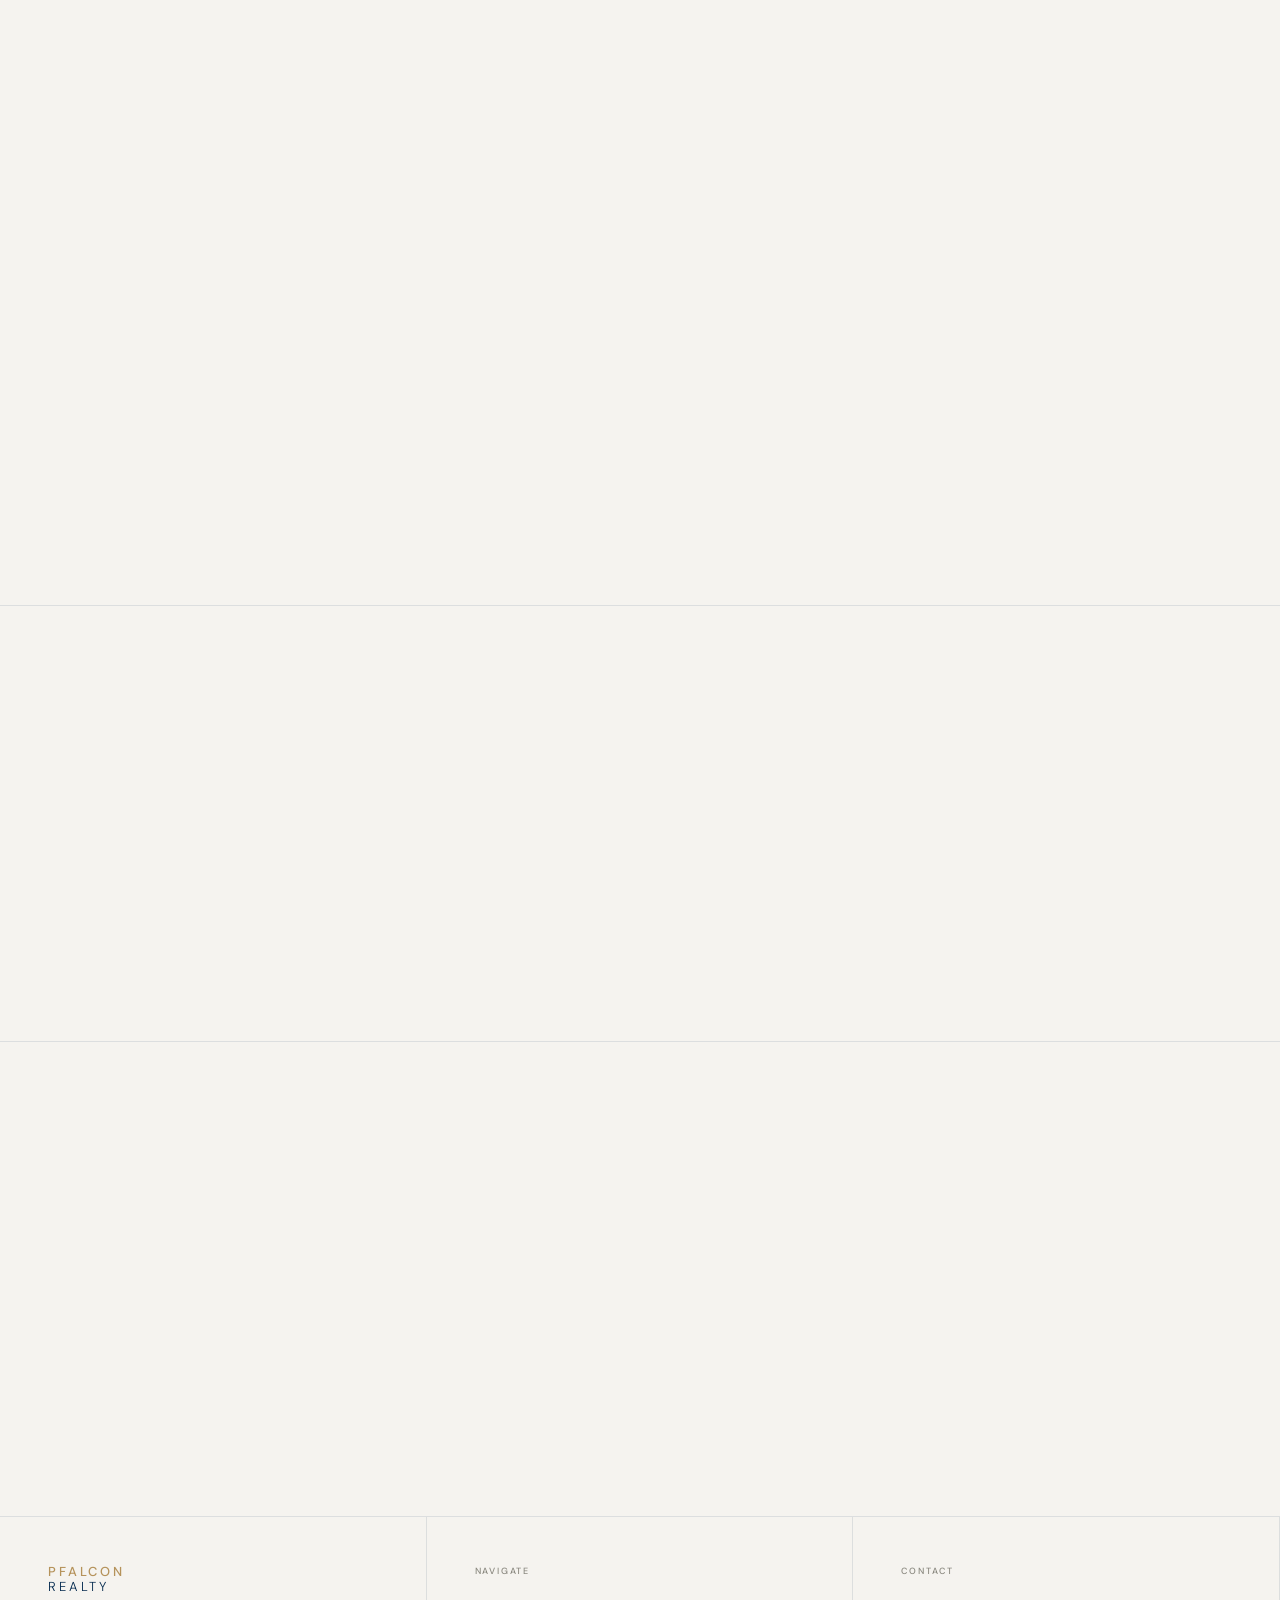
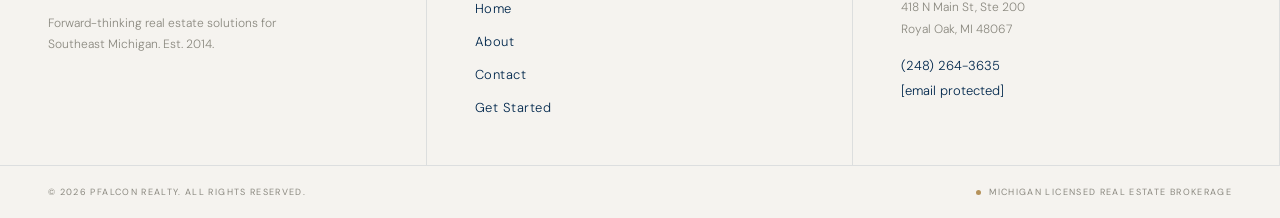
==== commit 355c7c39: "Nav: consistent sizing across all pages; contact form reveal fix" ====
--- a/about.html
+++ b/about.html
@@ -52,21 +52,21 @@
     text-decoration: none;
     gap: 2px;
   }
-  .nav-logo-top  { font-size: 11px; font-weight: 500; letter-spacing: 0.22em; color: var(--accent); }
-  .nav-logo-bottom { font-size: 11px; font-weight: 300; letter-spacing: 0.22em; color: var(--ink); }
+  .nav-logo-top  { font-size: 15px; font-weight: 500; letter-spacing: 0.22em; color: var(--accent); }
+  .nav-logo-bottom { font-size: 15px; font-weight: 300; letter-spacing: 0.22em; color: var(--ink); }
   .nav-links { display: flex; gap: 40px; list-style: none; }
   .nav-links a {
-    font-size: 10px; font-weight: 400; letter-spacing: 0.18em;
+    font-size: 12px; font-weight: 400; letter-spacing: 0.18em;
     text-transform: uppercase; text-decoration: none;
     color: var(--muted); transition: color 0.2s;
   }
   .nav-links a:hover { color: var(--ink); }
   .nav-links a.active { color: var(--ink); }
   .nav-cta {
-    font-size: 10px; font-weight: 500; letter-spacing: 0.18em;
+    font-size: 12px; font-weight: 500; letter-spacing: 0.18em;
     text-transform: uppercase; text-decoration: none;
     color: var(--ink); border: 0.5px solid var(--ink);
-    padding: 8px 20px; transition: background 0.2s, color 0.2s;
+    padding: 9px 22px; transition: background 0.2s, color 0.2s;
   }
   .nav-cta:hover { background: var(--ink); color: var(--paper); }
 
@@ -725,7 +725,7 @@
     <div class="footer-contact-label">Contact</div>
     <p class="footer-address">418 N Main St, Ste 200<br>Royal Oak, MI 48067</p>
     <a class="footer-phone" href="tel:2482643635">(248) 264-3635</a>
-    <a class="footer-phone" href="mailto:pmotley@pfalconrealty.com">pmotley@pfalconrealty.com</a>
+    <a class="footer-phone" href="/cdn-cgi/l/email-protection#21514c4e554d4458615147404d424e4f5344404d55580f424e4c"><span class="__cf_email__" data-cfemail="e494898b9088819da494828588878b8a96818588909dca878b89">[email&#160;protected]</span></a>
   </div>
   <div class="footer-bottom">
     <span class="footer-copy">© 2026 PFALCON Realty. All rights reserved.</span>
@@ -736,17 +736,7 @@
   </div>
 </footer>
 
-<script>
+<script data-cfasync="false" src="/cdn-cgi/scripts/5c5dd728/cloudflare-static/email-decode.min.js"></script><script>
   const observer = new IntersectionObserver((entries) => {
     entries.forEach(el => {
-      if (el.isIntersecting) {
-        el.target.classList.add('visible');
-        observer.unobserve(el.target);
-      }
-    });
-  }, { threshold: 0.1 });
-  document.querySelectorAll('.reveal').forEach(el => observer.observe(el));
-</script>
-
-</body>
-</html>
+    
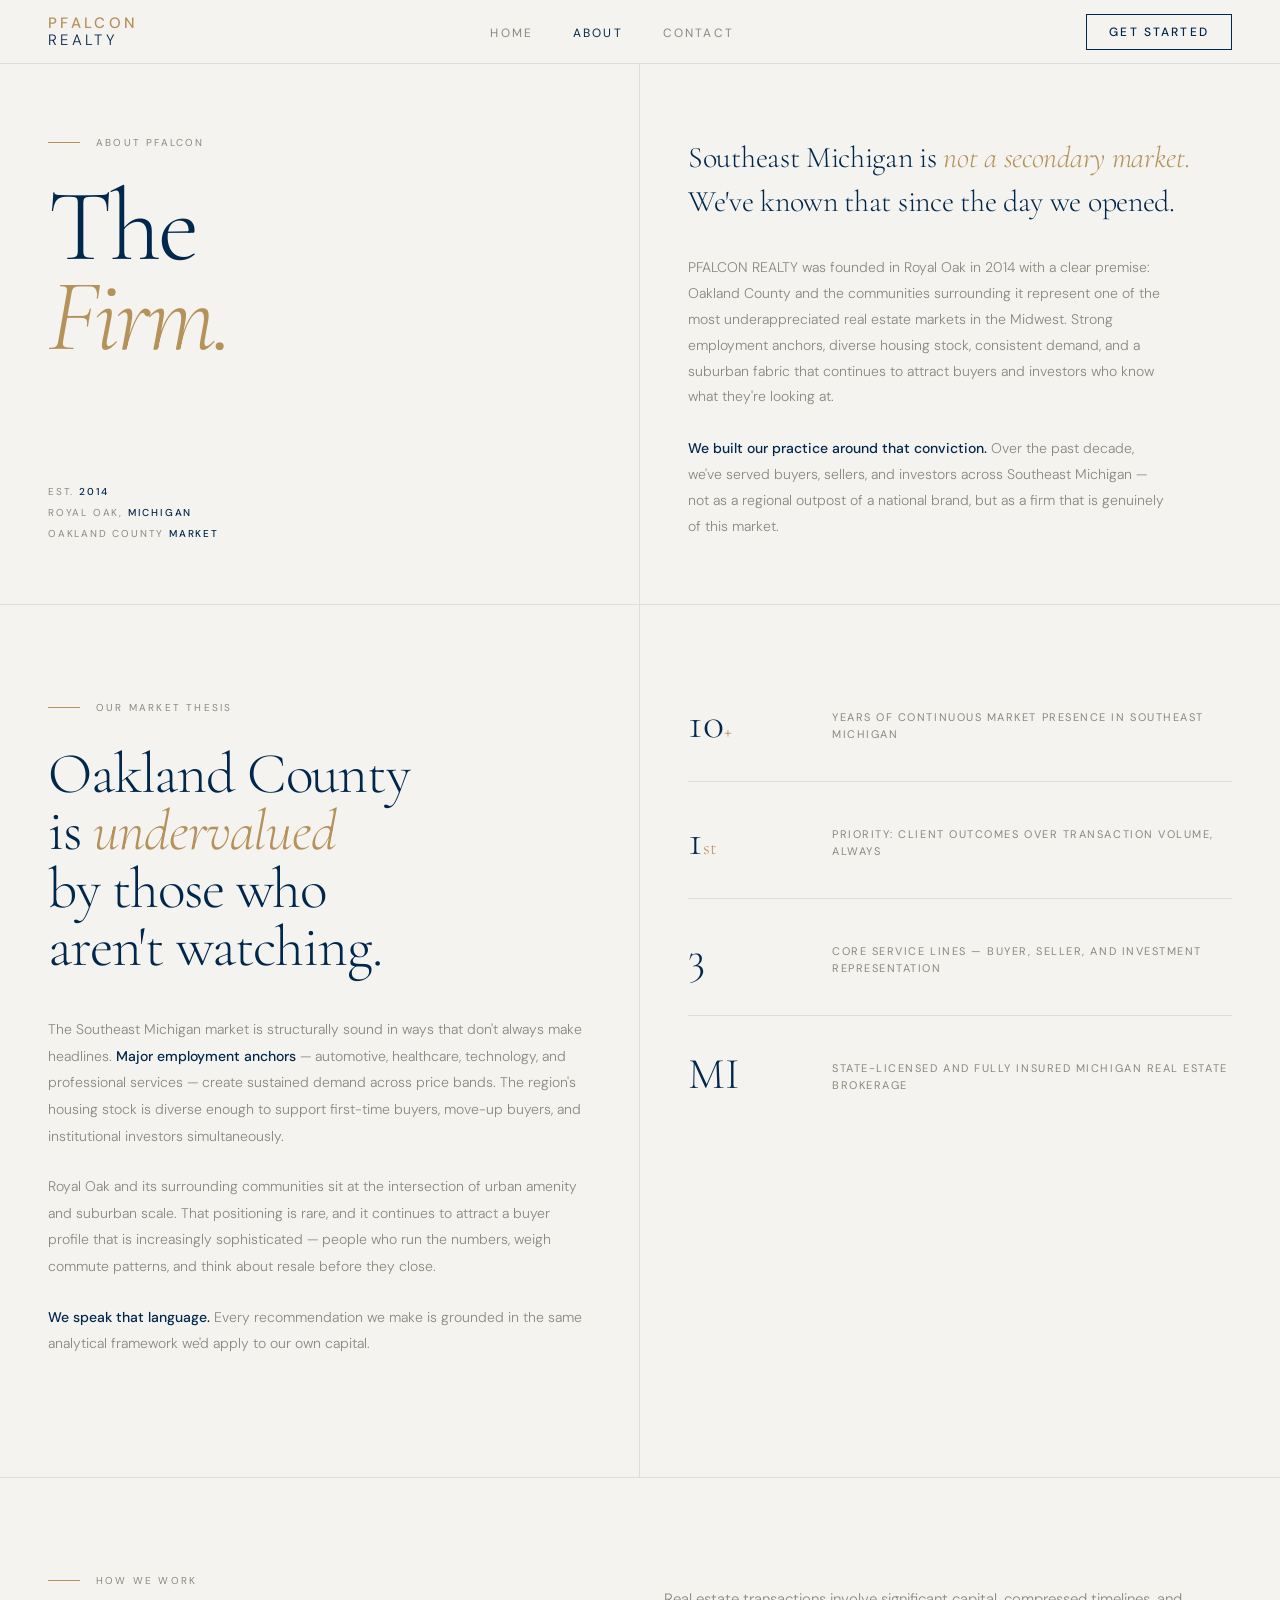
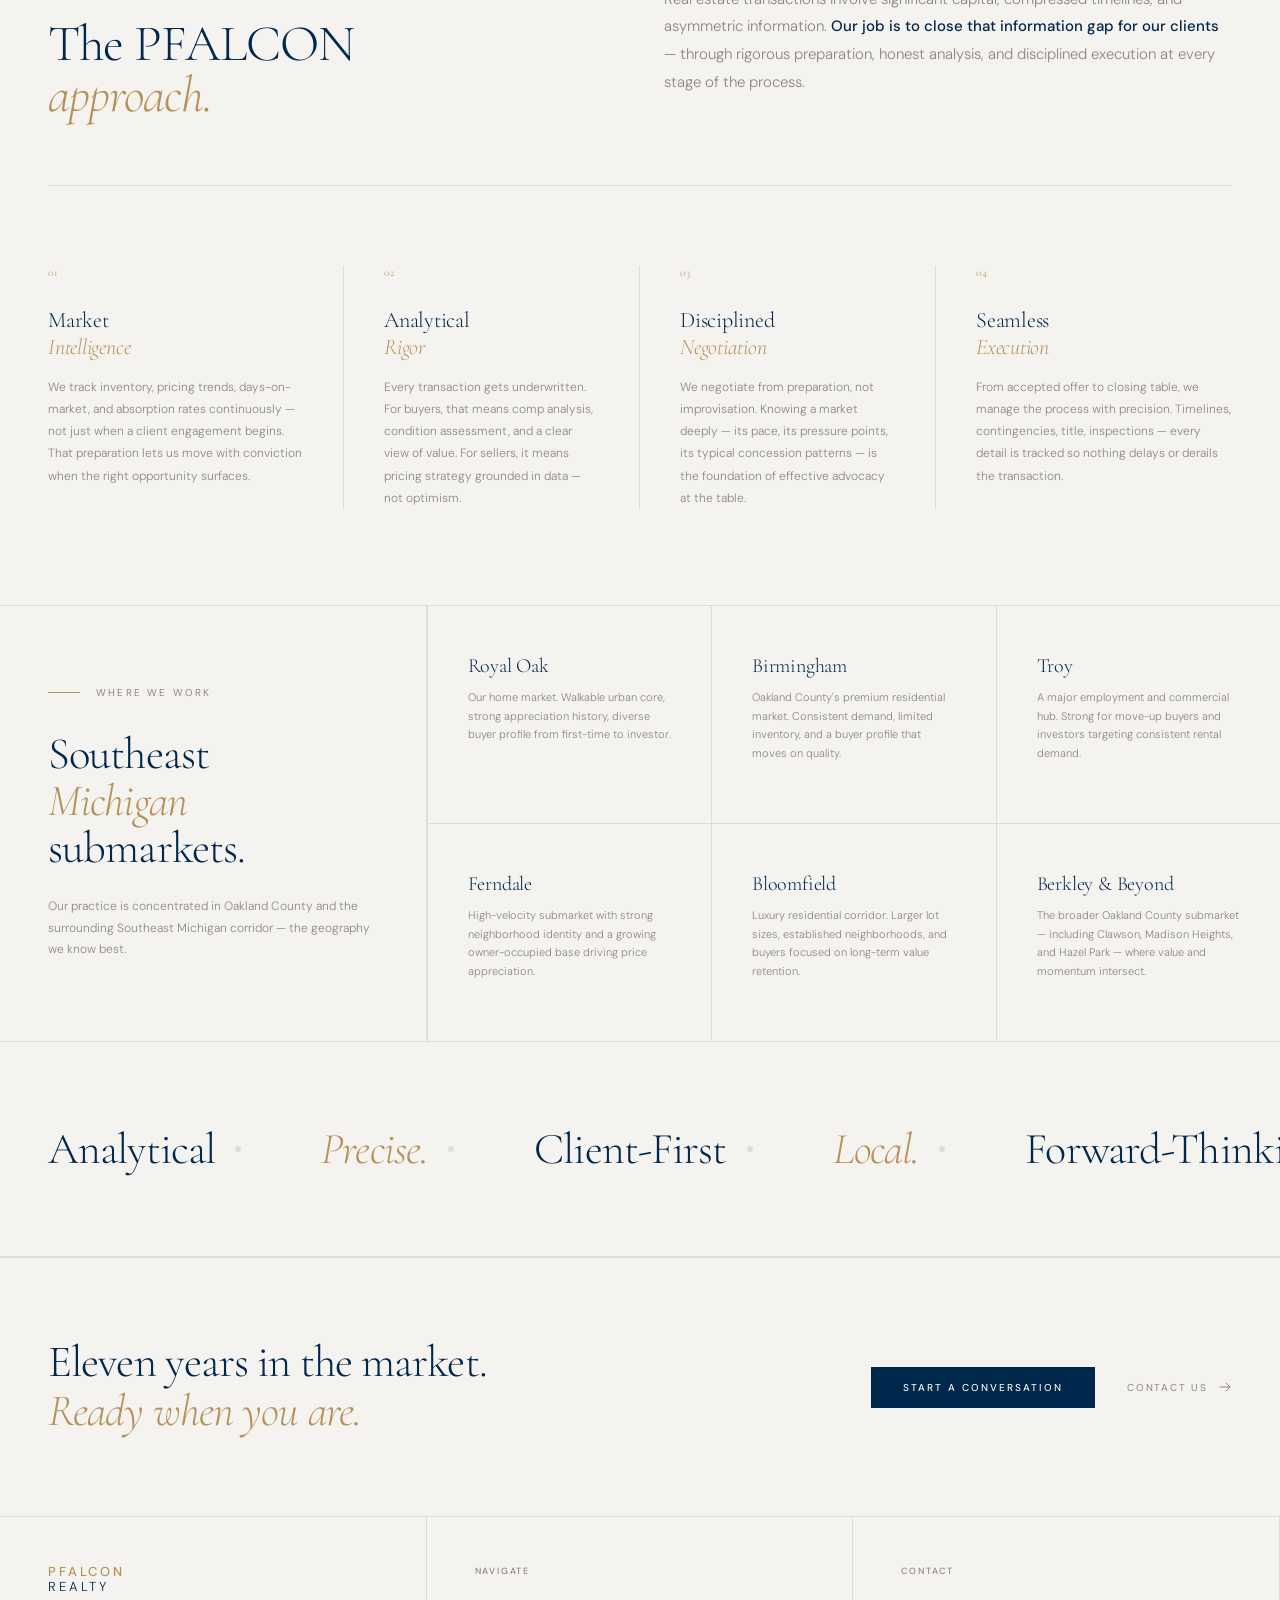
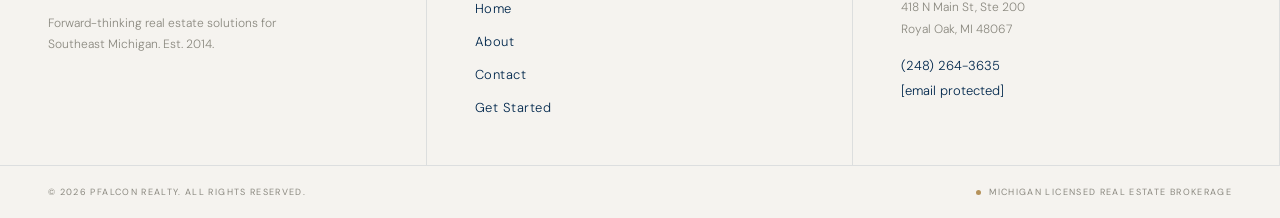
==== commit 8903a773: "Fix: remove reveal animation dependency, all content always visible" ====
--- a/about.html
+++ b/about.html
@@ -99,14 +99,13 @@
   }
 
   .reveal {
-    opacity: 0; transform: translateY(20px);
-    transition: opacity 0.7s ease, transform 0.7s ease;
+    opacity: 1; transform: translateY(0);
   }
   .reveal.visible { opacity: 1; transform: translateY(0); }
-  .reveal-delay-1 { transition-delay: 0.1s; }
-  .reveal-delay-2 { transition-delay: 0.25s; }
-  .reveal-delay-3 { transition-delay: 0.4s; }
-  .reveal-delay-4 { transition-delay: 0.55s; }
+  .reveal-delay-1 { }
+  .reveal-delay-2 { }
+  .reveal-delay-3 { }
+  .reveal-delay-4 { }
 
   /* ════════════════════════════════
      PAGE HEADER
